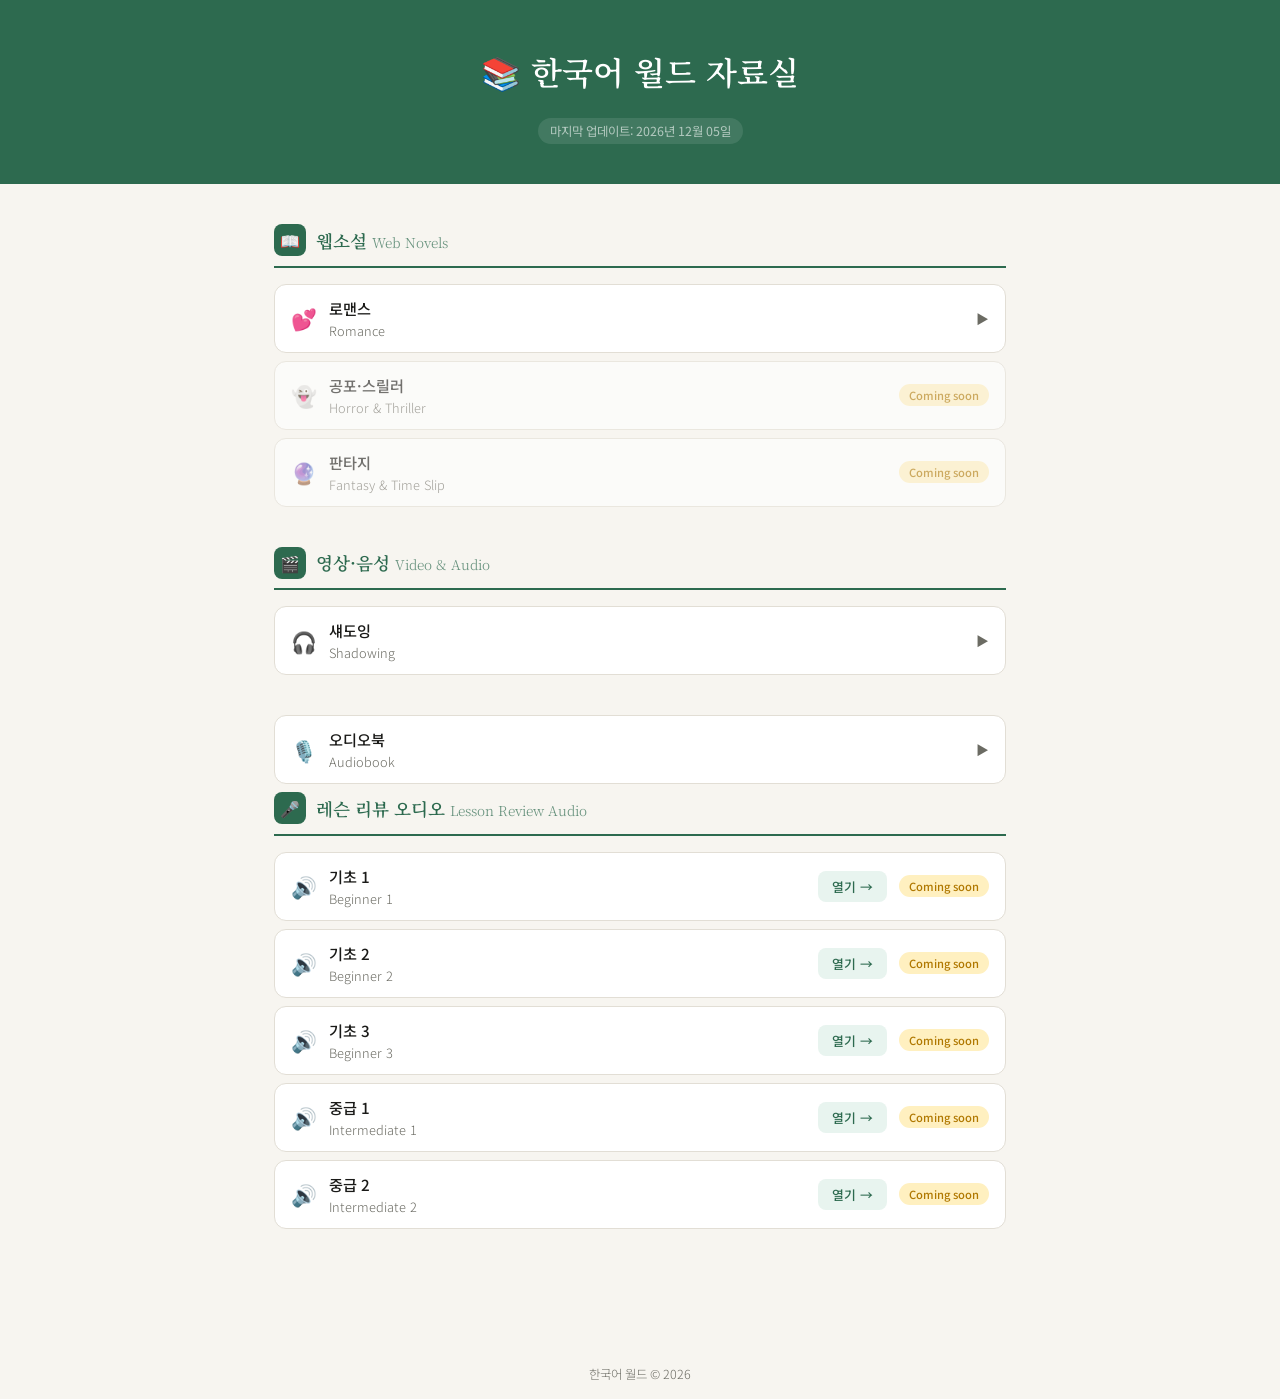
==== index.html @ 0df16934 "Remove numeric prefixes from 초급 3 card titles" ====
<!DOCTYPE html>
<html lang="ko">
<head>
<meta charset="UTF-8">
<meta name="viewport" content="width=device-width, initial-scale=1.0">
<title>한국어 월드 자료실</title>
<link href="https://fonts.googleapis.com/css2?family=Noto+Serif+KR:wght@400;600&family=Noto+Sans+KR:wght@300;400;500&display=swap" rel="stylesheet">
<style>
:root{--bg:#F7F5F0;--surface:#FFFFFF;--accent:#2D6A4F;--accent-light:#E8F4EF;--border:#E2DED5;--text:#1A1A18;--muted:#6B6B63;}
*{box-sizing:border-box;margin:0;padding:0;}
body{font-family:'Noto Sans KR',sans-serif;background:var(--bg);color:var(--text);min-height:100vh;}
header{background:var(--accent);padding:3rem 2rem 2.5rem;text-align:center;}
header h1{font-family:'Noto Serif KR',serif;font-size:2rem;font-weight:600;color:#fff;margin-bottom:0.5rem;}
.updated{display:inline-block;margin-top:1rem;font-size:0.78rem;color:rgba(255,255,255,0.6);background:rgba(255,255,255,0.1);padding:4px 12px;border-radius:99px;}
main{max-width:780px;margin:0 auto;padding:2.5rem 1.5rem 4rem;}
.section{margin-bottom:2.5rem;}
.section-header{display:flex;align-items:center;gap:10px;margin-bottom:1rem;padding-bottom:0.6rem;border-bottom:2px solid var(--accent);}
.section-icon{width:32px;height:32px;border-radius:8px;background:var(--accent);display:flex;align-items:center;justify-content:center;font-size:1rem;}
.section-title{font-family:'Noto Serif KR',serif;font-size:1.1rem;font-weight:600;color:var(--accent);flex:1;}
.card{background:var(--surface);border:1px solid var(--border);border-radius:12px;padding:12px 16px;margin-bottom:8px;display:flex;align-items:center;gap:12px;text-decoration:none;color:inherit;cursor:pointer;transition:box-shadow 0.15s,transform 0.15s;}
.card:hover{box-shadow:0 4px 16px rgba(0,0,0,0.08);transform:translateY(-1px);}
.card.sub{margin-left:20px;border-left:3px solid var(--accent-light);}
.sub-group .card.sub{margin-left:40px;}
.sub-group .sub-group .card.sub{margin-left:60px;}
.sub-group .sub-group .sub-group .card.sub{margin-left:80px;}
.card-icon{font-size:1.3rem;flex-shrink:0;}
.card-info{flex:1;}
.card-name{font-size:0.95rem;font-weight:500;color:var(--text);margin-bottom:2px;}
.card-desc{font-size:0.8rem;color:var(--muted);font-weight:300;}
.btn-open{font-size:0.8rem;font-weight:500;color:var(--accent);background:var(--accent-light);border:none;padding:6px 14px;border-radius:8px;cursor:pointer;white-space:nowrap;flex-shrink:0;text-decoration:none;transition:background 0.15s;}
.btn-open:hover{background:#C8E6D8;}
.badge-soon{font-size:0.7rem;font-weight:500;color:#B07800;background:#FFF0C0;padding:3px 10px;border-radius:99px;white-space:nowrap;flex-shrink:0;}
.chevron{font-size:0.8rem;color:var(--muted);transition:transform 0.2s;flex-shrink:0;}
.chevron.open{transform:rotate(90deg);}
.sub-group{display:none;margin-top:4px;}
.sub-group.open{display:block;}
footer{text-align:center;font-size:0.78rem;color:var(--muted);padding:2rem 0 1rem;font-weight:300;}
</style>
</head>
<body>
<header>
<h1>📚 한국어 월드 자료실</h1>
<span class="updated" id="updatedDate">마지막 업데이트: 2026년 6월</span>
</header>
<main>
<div class="section">
<div class="section-header">
<div class="section-icon">📖</div>
<span class="section-title">웹소설 <span style="font-weight:300;font-size:0.85rem;opacity:0.7;">Web Novels</span></span>
</div>
<div class="card" onclick="toggle('romance')">
<span class="card-icon">💕</span>
<div class="card-info"><div class="card-name">로맨스</div><div class="card-desc">Romance</div></div>
<span class="chevron" id="romance-chevron">▶</span>
</div>
<div class="sub-group" id="romance">
<a class="card sub" href="https://drive.google.com/drive/folders/1eUwuxVoUNl5gUFaVCn-5IqinXiaXorbH?usp=drive_link" target="_blank">
<span class="card-icon">📄</span>
<div class="card-info"><div class="card-name">우리 사이, 괜찮지 않아요</div><div class="card-desc">PDF 자료</div></div>
<span class="btn-open">열기 →</span>
</a>
</div>
<div class="card" style="opacity:0.6;cursor:default;">
<span class="card-icon">👻</span>
<div class="card-info"><div class="card-name">공포·스릴러</div><div class="card-desc">Horror & Thriller</div></div>
<span class="badge-soon">Coming soon</span>
</div>
<div class="card" style="opacity:0.6;cursor:default;">
<span class="card-icon">🔮</span>
<div class="card-info"><div class="card-name">판타지</div><div class="card-desc">Fantasy & Time Slip</div></div>
<span class="badge-soon">Coming soon</span>
</div>
</div>
<div class="section">
<div class="section-header">
<div class="section-icon">🎬</div>
<span class="section-title">영상·음성 <span style="font-weight:300;font-size:0.85rem;opacity:0.7;">Video & Audio</span></span>
</div>
<div class="card" onclick="toggle('shadowing')">
<span class="card-icon">🎧</span>
<div class="card-info"><div class="card-name">섀도잉</div><div class="card-desc">Shadowing</div></div>
<span class="chevron" id="shadowing-chevron">▶</span>
</div>
<div class="sub-group" id="shadowing">
<div class="card sub" onclick="toggle('shadowing-endings')">
<span class="card-icon">✏️</span>
<div class="card-info"><div class="card-name">문장종결어미</div><div class="card-desc">Sentence endings</div></div>
<span class="chevron" id="shadowing-endings-chevron">▶</span>
</div>
<div class="sub-group" id="shadowing-endings">
<a class="card sub" href="https://youtu.be/U3QPfe8c-So" target="_blank">
<span class="card-icon">▶️</span>
<div class="card-info"><div class="card-name">F001 먹을래?</div><div class="card-desc">Sentence ending shadowing</div></div>
<span class="btn-open">열기 →</span>
</a>
<a class="card sub" href="https://youtu.be/bosuXygZUYU" target="_blank">
<span class="card-icon">▶️</span>
<div class="card-info"><div class="card-name">F002 우리 내일 영화 볼까</div><div class="card-desc">Sentence ending shadowing</div></div>
<span class="btn-open">열기 →</span>
</a>
<a class="card sub" href="https://youtu.be/VqglPFATXxM" target="_blank">
<span class="card-icon">▶️</span>
<div class="card-info"><div class="card-name">F003 거든 / 잖아</div><div class="card-desc">반말 sentence endings</div></div>
<span class="btn-open">열기 →</span>
</a>
<a class="card sub" href="https://youtu.be/zsbY6KNjdhg" target="_blank">
<span class="card-icon">▶️</span>
<div class="card-info"><div class="card-name">F004 거든요 잖아요</div><div class="card-desc">존댓말 sentence endings</div></div>
<span class="btn-open">열기 →</span>
</a>
</div>
<div class="card sub" onclick="toggle('shadowing-structure')">
<span class="card-icon">🧱</span>
<div class="card-info"><div class="card-name">문장구조</div><div class="card-desc">Sentence structure</div></div>
<span class="chevron" id="shadowing-structure-chevron">▶</span>
</div>
<div class="sub-group" id="shadowing-structure">
<div class="card sub" onclick="toggle('shadowing-basic1')">
<span class="card-icon">1️⃣</span>
<div class="card-info"><div class="card-name">초급 1 (Basic 1)</div><div class="card-desc">Basic sentence structure</div></div>
<span class="chevron" id="shadowing-basic1-chevron">▶</span>
</div>
<div class="sub-group" id="shadowing-basic1">
<a class="card sub" href="https://youtu.be/j0WrUE7zo6c" target="_blank">
<span class="card-icon">▶️</span>
<div class="card-info"><div class="card-name">S000 제리가 한국에 있어요.</div><div class="card-desc">Sentence structure practice</div></div>
<span class="btn-open">열기 →</span>
</a>
<a class="card sub" href="https://youtu.be/YEgfIudEQ60" target="_blank">
<span class="card-icon">▶️</span>
<div class="card-info"><div class="card-name">S000-1 제리가 지금 학교에 있어요.</div><div class="card-desc">Sentence structure practice</div></div>
<span class="btn-open">열기 →</span>
</a>
<a class="card sub" href="https://youtu.be/0B-YhjdRlWI" target="_blank">
<span class="card-icon">▶️</span>
<div class="card-info"><div class="card-name">S000-2 요코도 한국에 있어요?</div><div class="card-desc">Sentence structure practice</div></div>
<span class="btn-open">열기 →</span>
</a>
<a class="card sub" href="https://youtu.be/u0ddWsLXtsU" target="_blank">
<span class="card-icon">▶️</span>
<div class="card-info"><div class="card-name">S001 제리가 사람이에요</div><div class="card-desc">Sentence structure practice</div></div>
<span class="btn-open">열기 →</span>
</a>
<a class="card sub" href="https://youtu.be/OHydusXOWWA" target="_blank">
<span class="card-icon">▶️</span>
<div class="card-info"><div class="card-name">S001-1 고릴라가 사람이 아니에요</div><div class="card-desc">Sentence structure practice</div></div>
<span class="btn-open">열기 →</span>
</a>
<a class="card sub" href="https://youtu.be/KOGGMMWlXdo" target="_blank">
<span class="card-icon">▶️</span>
<div class="card-info"><div class="card-name">S002 제리가 매일 맥도날드에 가요</div><div class="card-desc">Sentence structure practice</div></div>
<span class="btn-open">열기 →</span>
</a>
<a class="card sub" href="https://youtu.be/5er8QsD3Fzw" target="_blank">
<span class="card-icon">▶️</span>
<div class="card-info"><div class="card-name">S002-1 토요일에 일해요</div><div class="card-desc">Sentence structure practice</div></div>
<span class="btn-open">열기 →</span>
</a>
</div>
<div class="card sub" onclick="toggle('shadowing-basic2')">
<span class="card-icon">2️⃣</span>
<div class="card-info"><div class="card-name">초급 2 (Basic 2)</div><div class="card-desc">Sentence structure</div></div>
<span class="chevron" id="shadowing-basic2-chevron">▶</span>
</div>
<div class="sub-group" id="shadowing-basic2">
<a class="card sub" href="https://youtu.be/uRtQ0Xvehog" target="_blank">
<span class="card-icon">▶️</span>
<div class="card-info"><div class="card-name">벌칙이 손목을 때리는 거였어</div><div class="card-desc">Sentence structure practice</div></div>
<span class="btn-open">열기 →</span>
</a>
<a class="card sub" href="https://youtu.be/zDV5zTmAKBA" target="_blank">
<span class="card-icon">▶️</span>
<div class="card-info"><div class="card-name">벌칙이 손목을 때리는 거였어요</div><div class="card-desc">Sentence structure practice</div></div>
<span class="btn-open">열기 →</span>
</a>
<a class="card sub" href="https://youtu.be/6fgBL8GjgeQ" target="_blank">
<span class="card-icon">▶️</span>
<div class="card-info"><div class="card-name">가족들이랑 다 같이 햄버거를 시켜서 먹었어요</div><div class="card-desc">Sentence structure practice</div></div>
<span class="btn-open">열기 →</span>
</a>
<a class="card sub" href="https://youtu.be/yub5cU9E3oI" target="_blank">
<span class="card-icon">▶️</span>
<div class="card-info"><div class="card-name">가족들이랑 다 같이 햄버거를 시켜서 먹었는데 엘리스가 또 햄버거를 다 안 먹고 남긴 거야</div><div class="card-desc">Sentence structure practice</div></div>
<span class="btn-open">열기 →</span>
</a>
</div>
<div class="card sub" onclick="toggle('shadowing-basic3')">
<span class="card-icon">3️⃣</span>
<div class="card-info"><div class="card-name">초급 3 (Basic 3)</div><div class="card-desc">Sentence structure</div></div>
<span class="chevron" id="shadowing-basic3-chevron">▶</span>
</div>
<div class="sub-group" id="shadowing-basic3">
<a class="card sub" href="https://youtu.be/tPYKTtj2vcM" target="_blank">
<span class="card-icon">▶️</span>
<div class="card-info"><div class="card-name">토니가 배고프다고 빵집에 가자는 거야</div><div class="card-desc">Sentence structure practice</div></div>
<span class="btn-open">열기 →</span>
</a>
<a class="card sub" href="https://youtu.be/6C2cyqF93mY" target="_blank">
<span class="card-icon">▶️</span>
<div class="card-info"><div class="card-name">토니가 배고프다고 빵집에 가자는 거예요</div><div class="card-desc">Sentence structure practice</div></div>
<span class="btn-open">열기 →</span>
</a>
</div>
<div class="card sub" onclick="toggle('shadowing-intermediate')">
<span class="card-icon">4️⃣</span>
<div class="card-info"><div class="card-name">중급 (Intermediate)</div><div class="card-desc">Sentence structure</div></div>
<span class="chevron" id="shadowing-intermediate-chevron">▶</span>
</div>
<div class="sub-group" id="shadowing-intermediate">
<a class="card sub" href="https://youtu.be/momhd8AzhW0" target="_blank">
<span class="card-icon">▶️</span>
<div class="card-info"><div class="card-name">S000 너 요즘에 소개팅녀랑 잘 되가냐?</div><div class="card-desc">Sentence structure practice</div></div>
<span class="btn-open">열기 →</span>
</a>
</div>
</div>
</div>
</div>
<div class="card" onclick="toggle('audiobook')">
<span class="card-icon">🎙️</span>
<div class="card-info"><div class="card-name">오디오북</div><div class="card-desc">Audiobook</div></div>
<span class="chevron" id="audiobook-chevron">▶</span>
</div>
<div class="sub-group" id="audiobook">
<a class="card sub" href="https://youtu.be/Hqq2thiCE38" target="_blank">
<span class="card-icon">▶️</span>
<div class="card-info"><div class="card-name">우리 사이, 괜찮지 않아요 1-4장</div><div class="card-desc">Audiobook</div></div>
<span class="btn-open">열기 →</span>
</a>
<a class="card sub" href="https://youtu.be/zE4ozICWFpk" target="_blank">
<span class="card-icon">▶️</span>
<div class="card-info"><div class="card-name">우리 사이, 괜찮지 않아요 5-7장</div><div class="card-desc">Audiobook</div></div>
<span class="btn-open">열기 →</span>
</a>
</div>
</div>
<div class="section">
<div class="section-header">
<div class="section-icon">🎤</div>
<span class="section-title">레슨 리뷰 오디오 <span style="font-weight:300;font-size:0.85rem;opacity:0.7;">Lesson Review Audio</span></span>
</div>
<a class="card" href="https://drive.google.com/drive/folders/1rQNVgdOKLVMe5pOksyTLEEgtmIG7-XON" target="_blank">
<span class="card-icon">🔊</span>
<div class="card-info"><div class="card-name">기초 1</div><div class="card-desc">Beginner 1</div></div>
<span class="btn-open">열기 →</span>
<span class="badge-soon">Coming soon</span>
</a>
<a class="card" href="https://drive.google.com/drive/folders/12UYoJGjggJyKbAPMrz4PCRcWZrNqsPqV" target="_blank">
<span class="card-icon">🔊</span>
<div class="card-info"><div class="card-name">기초 2</div><div class="card-desc">Beginner 2</div></div>
<span class="btn-open">열기 →</span>
<span class="badge-soon">Coming soon</span>
</a>
<a class="card" href="https://drive.google.com/drive/folders/1mDTCa9TtBxeBsAvivEKrPmmCCwRETL9c" target="_blank">
<span class="card-icon">🔊</span>
<div class="card-info"><div class="card-name">기초 3</div><div class="card-desc">Beginner 3</div></div>
<span class="btn-open">열기 →</span>
<span class="badge-soon">Coming soon</span>
</a>
<a class="card" href="https://drive.google.com/drive/folders/1PmCNCc4K0_6IFxRznyMuSqqlYgjpxdXX" target="_blank">
<span class="card-icon">🔊</span>
<div class="card-info"><div class="card-name">중급 1</div><div class="card-desc">Intermediate 1</div></div>
<span class="btn-open">열기 →</span>
<span class="badge-soon">Coming soon</span>
</a>
<a class="card" href="https://drive.google.com/drive/folders/17VhGEVK3hzBdrzqfLyuGZSkqekOJ7F6k" target="_blank">
<span class="card-icon">🔊</span>
<div class="card-info"><div class="card-name">중급 2</div><div class="card-desc">Intermediate 2</div></div>
<span class="btn-open">열기 →</span>
<span class="badge-soon">Coming soon</span>
</a>
</div>
</main>
<footer>한국어 월드 © 2026</footer>
<script>
function toggle(id){
var g=document.getElementById(id);
var c=document.getElementById(id+'-chevron');
g.classList.toggle('open');
c.classList.toggle('open');
}
document.addEventListener('DOMContentLoaded', function(){
  var date = document.lastModified ? new Date(document.lastModified) : new Date();
  var year = date.getFullYear();
  var month = ('0' + (date.getMonth() + 1)).slice(-2);
  var day = ('0' + date.getDate()).slice(-2);
  var updated = document.getElementById('updatedDate');
  if(updated){
    updated.innerText = '마지막 업데이트: ' + year + '년 ' + month + '월 ' + day + '일';
  }
});
</script>
</body>
</html>
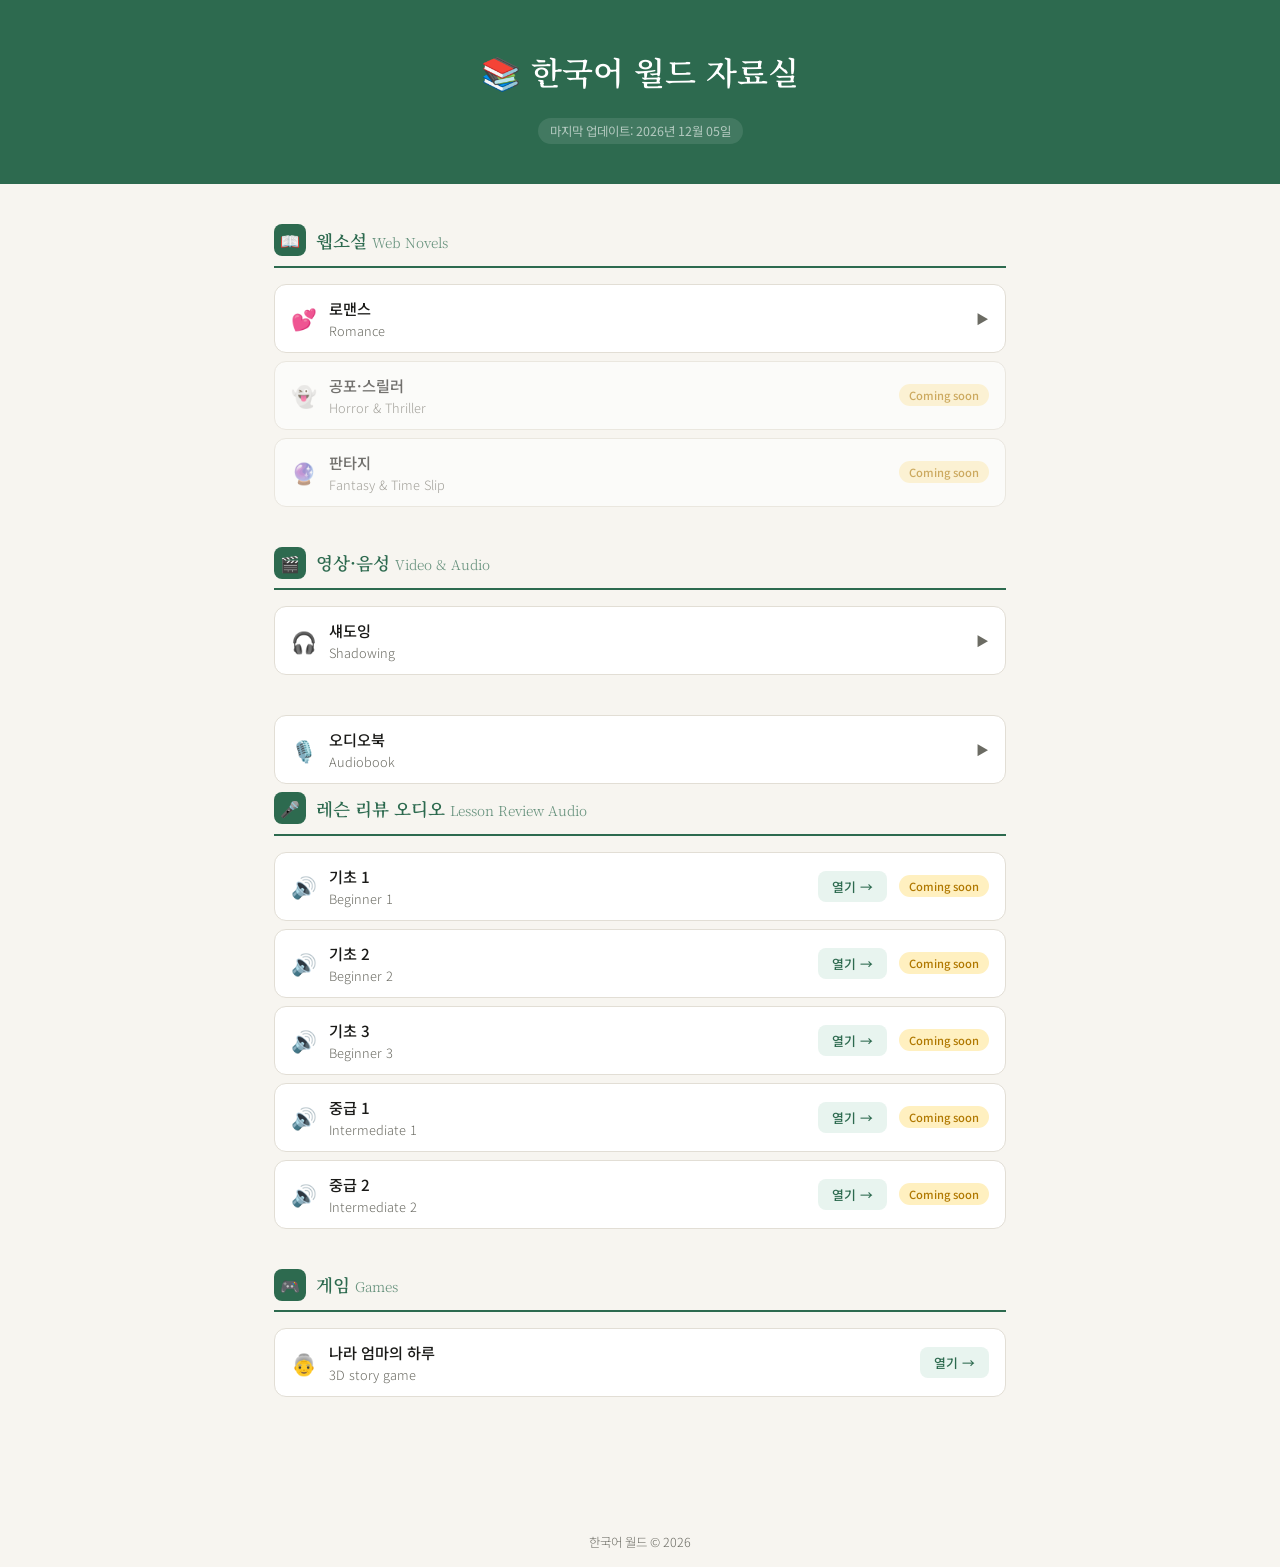
==== commit 5d6c4df5: "Add Games section with nara-mom-in-law card to main page Co-Authored-By: Claude Opus 5.5 <noreply@an" ====
--- a/index.html
+++ b/index.html
@@ -109,6 +109,18 @@
 <span class="btn-open">열기 →</span>
 </a>
 </div>
+<div class="card sub" onclick="toggle('shadowing-situation')">
+<span class="card-icon">🍽️</span>
+<div class="card-info"><div class="card-name">상황별 한국어</div><div class="card-desc">Situational Korean</div></div>
+<span class="chevron" id="shadowing-situation-chevron">▶</span>
+</div>
+<div class="sub-group" id="shadowing-situation">
+<a class="card sub" href="https://youtu.be/c2iIca8ocYs" target="_blank">
+<span class="card-icon">▶️</span>
+<div class="card-info"><div class="card-name">식당 한국어</div><div class="card-desc">Situational Korean</div></div>
+<span class="btn-open">열기 →</span>
+</a>
+</div>
 <div class="card sub" onclick="toggle('shadowing-structure')">
 <span class="card-icon">🧱</span>
 <div class="card-info"><div class="card-name">문장구조</div><div class="card-desc">Sentence structure</div></div>
@@ -183,6 +195,11 @@
 <div class="card-info"><div class="card-name">가족들이랑 다 같이 햄버거를 시켜서 먹었는데 엘리스가 또 햄버거를 다 안 먹고 남긴 거야</div><div class="card-desc">Sentence structure practice</div></div>
 <span class="btn-open">열기 →</span>
 </a>
+<a class="card sub" href="https://youtu.be/-WR5O1aksE8" target="_blank">
+<span class="card-icon">▶️</span>
+<div class="card-info"><div class="card-name">(간접화법 1) 제리가 롯데월드에 가자고 했어요</div><div class="card-desc">Sentence structure practice</div></div>
+<span class="btn-open">열기 →</span>
+</a>
 </div>
 <div class="card sub" onclick="toggle('shadowing-basic3')">
 <span class="card-icon">3️⃣</span>
@@ -268,6 +285,17 @@
 <div class="card-info"><div class="card-name">중급 2</div><div class="card-desc">Intermediate 2</div></div>
 <span class="btn-open">열기 →</span>
 <span class="badge-soon">Coming soon</span>
+</a>
+</div>
+<div class="section">
+<div class="section-header">
+<div class="section-icon">🎮</div>
+<span class="section-title">게임 <span style="font-weight:300;font-size:0.85rem;opacity:0.7;">Games</span></span>
+</div>
+<a class="card" href="games/nara-mom-in-law/">
+<span class="card-icon">👵</span>
+<div class="card-info"><div class="card-name">나라 엄마의 하루</div><div class="card-desc">3D story game</div></div>
+<span class="btn-open">열기 →</span>
 </a>
 </div>
 </main>
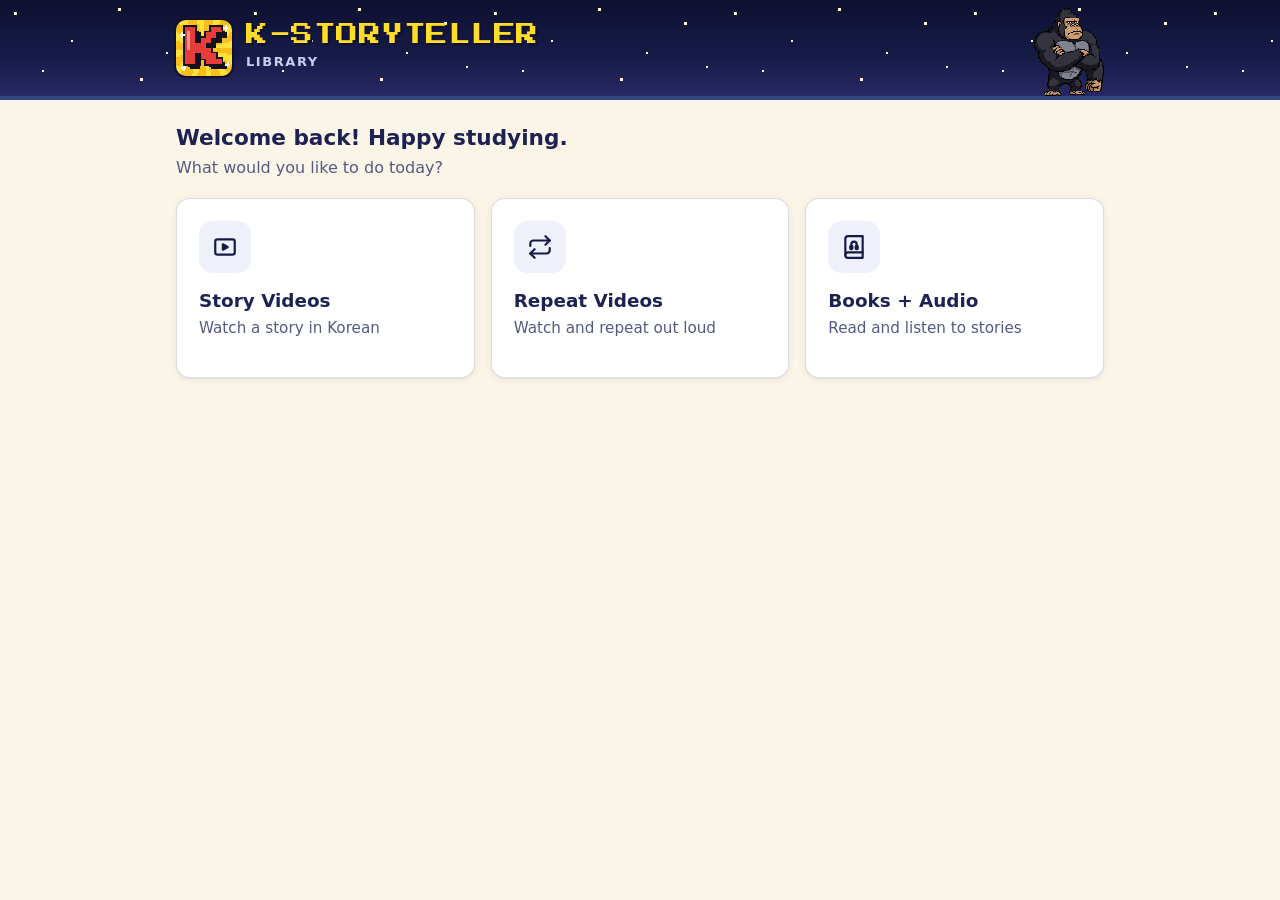
==== commit 8a08e678: "Rebuild site as K-Storyteller Library - One data file (data.js) drives everything: videos and book e" ====
--- a/index.html
+++ b/index.html
@@ -1,322 +1,28 @@
 <!DOCTYPE html>
-<html lang="ko">
+<html lang="en">
 <head>
 <meta charset="UTF-8">
 <meta name="viewport" content="width=device-width, initial-scale=1.0">
-<title>한국어 월드 자료실</title>
-<link href="https://fonts.googleapis.com/css2?family=Noto+Serif+KR:wght@400;600&family=Noto+Sans+KR:wght@300;400;500&display=swap" rel="stylesheet">
-<style>
-:root{--bg:#F7F5F0;--surface:#FFFFFF;--accent:#2D6A4F;--accent-light:#E8F4EF;--border:#E2DED5;--text:#1A1A18;--muted:#6B6B63;}
-*{box-sizing:border-box;margin:0;padding:0;}
-body{font-family:'Noto Sans KR',sans-serif;background:var(--bg);color:var(--text);min-height:100vh;}
-header{background:var(--accent);padding:3rem 2rem 2.5rem;text-align:center;}
-header h1{font-family:'Noto Serif KR',serif;font-size:2rem;font-weight:600;color:#fff;margin-bottom:0.5rem;}
-.updated{display:inline-block;margin-top:1rem;font-size:0.78rem;color:rgba(255,255,255,0.6);background:rgba(255,255,255,0.1);padding:4px 12px;border-radius:99px;}
-main{max-width:780px;margin:0 auto;padding:2.5rem 1.5rem 4rem;}
-.section{margin-bottom:2.5rem;}
-.section-header{display:flex;align-items:center;gap:10px;margin-bottom:1rem;padding-bottom:0.6rem;border-bottom:2px solid var(--accent);}
-.section-icon{width:32px;height:32px;border-radius:8px;background:var(--accent);display:flex;align-items:center;justify-content:center;font-size:1rem;}
-.section-title{font-family:'Noto Serif KR',serif;font-size:1.1rem;font-weight:600;color:var(--accent);flex:1;}
-.card{background:var(--surface);border:1px solid var(--border);border-radius:12px;padding:12px 16px;margin-bottom:8px;display:flex;align-items:center;gap:12px;text-decoration:none;color:inherit;cursor:pointer;transition:box-shadow 0.15s,transform 0.15s;}
-.card:hover{box-shadow:0 4px 16px rgba(0,0,0,0.08);transform:translateY(-1px);}
-.card.sub{margin-left:20px;border-left:3px solid var(--accent-light);}
-.sub-group .card.sub{margin-left:40px;}
-.sub-group .sub-group .card.sub{margin-left:60px;}
-.sub-group .sub-group .sub-group .card.sub{margin-left:80px;}
-.card-icon{font-size:1.3rem;flex-shrink:0;}
-.card-info{flex:1;}
-.card-name{font-size:0.95rem;font-weight:500;color:var(--text);margin-bottom:2px;}
-.card-desc{font-size:0.8rem;color:var(--muted);font-weight:300;}
-.btn-open{font-size:0.8rem;font-weight:500;color:var(--accent);background:var(--accent-light);border:none;padding:6px 14px;border-radius:8px;cursor:pointer;white-space:nowrap;flex-shrink:0;text-decoration:none;transition:background 0.15s;}
-.btn-open:hover{background:#C8E6D8;}
-.badge-soon{font-size:0.7rem;font-weight:500;color:#B07800;background:#FFF0C0;padding:3px 10px;border-radius:99px;white-space:nowrap;flex-shrink:0;}
-.chevron{font-size:0.8rem;color:var(--muted);transition:transform 0.2s;flex-shrink:0;}
-.chevron.open{transform:rotate(90deg);}
-.sub-group{display:none;margin-top:4px;}
-.sub-group.open{display:block;}
-footer{text-align:center;font-size:0.78rem;color:var(--muted);padding:2rem 0 1rem;font-weight:300;}
-</style>
+<title>K-Storyteller Library</title>
+<meta name="description" content="Videos, books and audio for K-Storyteller Korean students.">
+<link rel="icon" href="brand/logo-k.png">
+<link rel="stylesheet" href="fonts/fonts.css">
+<link rel="stylesheet" href="assets/style.css">
 </head>
 <body>
-<header>
-<h1>📚 한국어 월드 자료실</h1>
-<span class="updated" id="updatedDate">마지막 업데이트: 2026년 6월</span>
+<header class="masthead">
+  <a class="masthead-inner" href="#/" aria-label="K-Storyteller Library home">
+    <img class="masthead-logo" src="brand/logo-k.png" alt="" width="48" height="48">
+    <span class="masthead-text">
+      <span class="masthead-title">K-STORYTELLER</span>
+      <span class="masthead-sub">Library</span>
+    </span>
+    <img class="masthead-peter" src="brand/peter.png" alt="" width="208" height="262">
+  </a>
 </header>
-<main>
-<div class="section">
-<div class="section-header">
-<div class="section-icon">📖</div>
-<span class="section-title">웹소설 <span style="font-weight:300;font-size:0.85rem;opacity:0.7;">Web Novels</span></span>
-</div>
-<div class="card" onclick="toggle('romance')">
-<span class="card-icon">💕</span>
-<div class="card-info"><div class="card-name">로맨스</div><div class="card-desc">Romance</div></div>
-<span class="chevron" id="romance-chevron">▶</span>
-</div>
-<div class="sub-group" id="romance">
-<a class="card sub" href="https://drive.google.com/drive/folders/1eUwuxVoUNl5gUFaVCn-5IqinXiaXorbH?usp=drive_link" target="_blank">
-<span class="card-icon">📄</span>
-<div class="card-info"><div class="card-name">우리 사이, 괜찮지 않아요</div><div class="card-desc">PDF 자료</div></div>
-<span class="btn-open">열기 →</span>
-</a>
-</div>
-<div class="card" style="opacity:0.6;cursor:default;">
-<span class="card-icon">👻</span>
-<div class="card-info"><div class="card-name">공포·스릴러</div><div class="card-desc">Horror & Thriller</div></div>
-<span class="badge-soon">Coming soon</span>
-</div>
-<div class="card" style="opacity:0.6;cursor:default;">
-<span class="card-icon">🔮</span>
-<div class="card-info"><div class="card-name">판타지</div><div class="card-desc">Fantasy & Time Slip</div></div>
-<span class="badge-soon">Coming soon</span>
-</div>
-</div>
-<div class="section">
-<div class="section-header">
-<div class="section-icon">🎬</div>
-<span class="section-title">영상·음성 <span style="font-weight:300;font-size:0.85rem;opacity:0.7;">Video & Audio</span></span>
-</div>
-<div class="card" onclick="toggle('shadowing')">
-<span class="card-icon">🎧</span>
-<div class="card-info"><div class="card-name">섀도잉</div><div class="card-desc">Shadowing</div></div>
-<span class="chevron" id="shadowing-chevron">▶</span>
-</div>
-<div class="sub-group" id="shadowing">
-<div class="card sub" onclick="toggle('shadowing-endings')">
-<span class="card-icon">✏️</span>
-<div class="card-info"><div class="card-name">문장종결어미</div><div class="card-desc">Sentence endings</div></div>
-<span class="chevron" id="shadowing-endings-chevron">▶</span>
-</div>
-<div class="sub-group" id="shadowing-endings">
-<a class="card sub" href="https://youtu.be/U3QPfe8c-So" target="_blank">
-<span class="card-icon">▶️</span>
-<div class="card-info"><div class="card-name">F001 먹을래?</div><div class="card-desc">Sentence ending shadowing</div></div>
-<span class="btn-open">열기 →</span>
-</a>
-<a class="card sub" href="https://youtu.be/bosuXygZUYU" target="_blank">
-<span class="card-icon">▶️</span>
-<div class="card-info"><div class="card-name">F002 우리 내일 영화 볼까</div><div class="card-desc">Sentence ending shadowing</div></div>
-<span class="btn-open">열기 →</span>
-</a>
-<a class="card sub" href="https://youtu.be/VqglPFATXxM" target="_blank">
-<span class="card-icon">▶️</span>
-<div class="card-info"><div class="card-name">F003 거든 / 잖아</div><div class="card-desc">반말 sentence endings</div></div>
-<span class="btn-open">열기 →</span>
-</a>
-<a class="card sub" href="https://youtu.be/zsbY6KNjdhg" target="_blank">
-<span class="card-icon">▶️</span>
-<div class="card-info"><div class="card-name">F004 거든요 잖아요</div><div class="card-desc">존댓말 sentence endings</div></div>
-<span class="btn-open">열기 →</span>
-</a>
-</div>
-<div class="card sub" onclick="toggle('shadowing-situation')">
-<span class="card-icon">🍽️</span>
-<div class="card-info"><div class="card-name">상황별 한국어</div><div class="card-desc">Situational Korean</div></div>
-<span class="chevron" id="shadowing-situation-chevron">▶</span>
-</div>
-<div class="sub-group" id="shadowing-situation">
-<a class="card sub" href="https://youtu.be/c2iIca8ocYs" target="_blank">
-<span class="card-icon">▶️</span>
-<div class="card-info"><div class="card-name">식당 한국어</div><div class="card-desc">Situational Korean</div></div>
-<span class="btn-open">열기 →</span>
-</a>
-</div>
-<div class="card sub" onclick="toggle('shadowing-structure')">
-<span class="card-icon">🧱</span>
-<div class="card-info"><div class="card-name">문장구조</div><div class="card-desc">Sentence structure</div></div>
-<span class="chevron" id="shadowing-structure-chevron">▶</span>
-</div>
-<div class="sub-group" id="shadowing-structure">
-<div class="card sub" onclick="toggle('shadowing-basic1')">
-<span class="card-icon">1️⃣</span>
-<div class="card-info"><div class="card-name">초급 1 (Basic 1)</div><div class="card-desc">Basic sentence structure</div></div>
-<span class="chevron" id="shadowing-basic1-chevron">▶</span>
-</div>
-<div class="sub-group" id="shadowing-basic1">
-<a class="card sub" href="https://youtu.be/j0WrUE7zo6c" target="_blank">
-<span class="card-icon">▶️</span>
-<div class="card-info"><div class="card-name">S000 제리가 한국에 있어요.</div><div class="card-desc">Sentence structure practice</div></div>
-<span class="btn-open">열기 →</span>
-</a>
-<a class="card sub" href="https://youtu.be/YEgfIudEQ60" target="_blank">
-<span class="card-icon">▶️</span>
-<div class="card-info"><div class="card-name">S000-1 제리가 지금 학교에 있어요.</div><div class="card-desc">Sentence structure practice</div></div>
-<span class="btn-open">열기 →</span>
-</a>
-<a class="card sub" href="https://youtu.be/0B-YhjdRlWI" target="_blank">
-<span class="card-icon">▶️</span>
-<div class="card-info"><div class="card-name">S000-2 요코도 한국에 있어요?</div><div class="card-desc">Sentence structure practice</div></div>
-<span class="btn-open">열기 →</span>
-</a>
-<a class="card sub" href="https://youtu.be/u0ddWsLXtsU" target="_blank">
-<span class="card-icon">▶️</span>
-<div class="card-info"><div class="card-name">S001 제리가 사람이에요</div><div class="card-desc">Sentence structure practice</div></div>
-<span class="btn-open">열기 →</span>
-</a>
-<a class="card sub" href="https://youtu.be/OHydusXOWWA" target="_blank">
-<span class="card-icon">▶️</span>
-<div class="card-info"><div class="card-name">S001-1 고릴라가 사람이 아니에요</div><div class="card-desc">Sentence structure practice</div></div>
-<span class="btn-open">열기 →</span>
-</a>
-<a class="card sub" href="https://youtu.be/KOGGMMWlXdo" target="_blank">
-<span class="card-icon">▶️</span>
-<div class="card-info"><div class="card-name">S002 제리가 매일 맥도날드에 가요</div><div class="card-desc">Sentence structure practice</div></div>
-<span class="btn-open">열기 →</span>
-</a>
-<a class="card sub" href="https://youtu.be/5er8QsD3Fzw" target="_blank">
-<span class="card-icon">▶️</span>
-<div class="card-info"><div class="card-name">S002-1 토요일에 일해요</div><div class="card-desc">Sentence structure practice</div></div>
-<span class="btn-open">열기 →</span>
-</a>
-</div>
-<div class="card sub" onclick="toggle('shadowing-basic2')">
-<span class="card-icon">2️⃣</span>
-<div class="card-info"><div class="card-name">초급 2 (Basic 2)</div><div class="card-desc">Sentence structure</div></div>
-<span class="chevron" id="shadowing-basic2-chevron">▶</span>
-</div>
-<div class="sub-group" id="shadowing-basic2">
-<a class="card sub" href="https://youtu.be/uRtQ0Xvehog" target="_blank">
-<span class="card-icon">▶️</span>
-<div class="card-info"><div class="card-name">벌칙이 손목을 때리는 거였어</div><div class="card-desc">Sentence structure practice</div></div>
-<span class="btn-open">열기 →</span>
-</a>
-<a class="card sub" href="https://youtu.be/zDV5zTmAKBA" target="_blank">
-<span class="card-icon">▶️</span>
-<div class="card-info"><div class="card-name">벌칙이 손목을 때리는 거였어요</div><div class="card-desc">Sentence structure practice</div></div>
-<span class="btn-open">열기 →</span>
-</a>
-<a class="card sub" href="https://youtu.be/6fgBL8GjgeQ" target="_blank">
-<span class="card-icon">▶️</span>
-<div class="card-info"><div class="card-name">가족들이랑 다 같이 햄버거를 시켜서 먹었어요</div><div class="card-desc">Sentence structure practice</div></div>
-<span class="btn-open">열기 →</span>
-</a>
-<a class="card sub" href="https://youtu.be/yub5cU9E3oI" target="_blank">
-<span class="card-icon">▶️</span>
-<div class="card-info"><div class="card-name">가족들이랑 다 같이 햄버거를 시켜서 먹었는데 엘리스가 또 햄버거를 다 안 먹고 남긴 거야</div><div class="card-desc">Sentence structure practice</div></div>
-<span class="btn-open">열기 →</span>
-</a>
-<a class="card sub" href="https://youtu.be/-WR5O1aksE8" target="_blank">
-<span class="card-icon">▶️</span>
-<div class="card-info"><div class="card-name">(간접화법 1) 제리가 롯데월드에 가자고 했어요</div><div class="card-desc">Sentence structure practice</div></div>
-<span class="btn-open">열기 →</span>
-</a>
-</div>
-<div class="card sub" onclick="toggle('shadowing-basic3')">
-<span class="card-icon">3️⃣</span>
-<div class="card-info"><div class="card-name">초급 3 (Basic 3)</div><div class="card-desc">Sentence structure</div></div>
-<span class="chevron" id="shadowing-basic3-chevron">▶</span>
-</div>
-<div class="sub-group" id="shadowing-basic3">
-<a class="card sub" href="https://youtu.be/tPYKTtj2vcM" target="_blank">
-<span class="card-icon">▶️</span>
-<div class="card-info"><div class="card-name">토니가 배고프다고 빵집에 가자는 거야</div><div class="card-desc">Sentence structure practice</div></div>
-<span class="btn-open">열기 →</span>
-</a>
-<a class="card sub" href="https://youtu.be/6C2cyqF93mY" target="_blank">
-<span class="card-icon">▶️</span>
-<div class="card-info"><div class="card-name">토니가 배고프다고 빵집에 가자는 거예요</div><div class="card-desc">Sentence structure practice</div></div>
-<span class="btn-open">열기 →</span>
-</a>
-</div>
-<div class="card sub" onclick="toggle('shadowing-intermediate')">
-<span class="card-icon">4️⃣</span>
-<div class="card-info"><div class="card-name">중급 (Intermediate)</div><div class="card-desc">Sentence structure</div></div>
-<span class="chevron" id="shadowing-intermediate-chevron">▶</span>
-</div>
-<div class="sub-group" id="shadowing-intermediate">
-<a class="card sub" href="https://youtu.be/momhd8AzhW0" target="_blank">
-<span class="card-icon">▶️</span>
-<div class="card-info"><div class="card-name">S000 너 요즘에 소개팅녀랑 잘 되가냐?</div><div class="card-desc">Sentence structure practice</div></div>
-<span class="btn-open">열기 →</span>
-</a>
-</div>
-</div>
-</div>
-</div>
-<div class="card" onclick="toggle('audiobook')">
-<span class="card-icon">🎙️</span>
-<div class="card-info"><div class="card-name">오디오북</div><div class="card-desc">Audiobook</div></div>
-<span class="chevron" id="audiobook-chevron">▶</span>
-</div>
-<div class="sub-group" id="audiobook">
-<a class="card sub" href="https://youtu.be/Hqq2thiCE38" target="_blank">
-<span class="card-icon">▶️</span>
-<div class="card-info"><div class="card-name">우리 사이, 괜찮지 않아요 1-4장</div><div class="card-desc">Audiobook</div></div>
-<span class="btn-open">열기 →</span>
-</a>
-<a class="card sub" href="https://youtu.be/zE4ozICWFpk" target="_blank">
-<span class="card-icon">▶️</span>
-<div class="card-info"><div class="card-name">우리 사이, 괜찮지 않아요 5-7장</div><div class="card-desc">Audiobook</div></div>
-<span class="btn-open">열기 →</span>
-</a>
-</div>
-</div>
-<div class="section">
-<div class="section-header">
-<div class="section-icon">🎤</div>
-<span class="section-title">레슨 리뷰 오디오 <span style="font-weight:300;font-size:0.85rem;opacity:0.7;">Lesson Review Audio</span></span>
-</div>
-<a class="card" href="https://drive.google.com/drive/folders/1rQNVgdOKLVMe5pOksyTLEEgtmIG7-XON" target="_blank">
-<span class="card-icon">🔊</span>
-<div class="card-info"><div class="card-name">기초 1</div><div class="card-desc">Beginner 1</div></div>
-<span class="btn-open">열기 →</span>
-<span class="badge-soon">Coming soon</span>
-</a>
-<a class="card" href="https://drive.google.com/drive/folders/12UYoJGjggJyKbAPMrz4PCRcWZrNqsPqV" target="_blank">
-<span class="card-icon">🔊</span>
-<div class="card-info"><div class="card-name">기초 2</div><div class="card-desc">Beginner 2</div></div>
-<span class="btn-open">열기 →</span>
-<span class="badge-soon">Coming soon</span>
-</a>
-<a class="card" href="https://drive.google.com/drive/folders/1mDTCa9TtBxeBsAvivEKrPmmCCwRETL9c" target="_blank">
-<span class="card-icon">🔊</span>
-<div class="card-info"><div class="card-name">기초 3</div><div class="card-desc">Beginner 3</div></div>
-<span class="btn-open">열기 →</span>
-<span class="badge-soon">Coming soon</span>
-</a>
-<a class="card" href="https://drive.google.com/drive/folders/1PmCNCc4K0_6IFxRznyMuSqqlYgjpxdXX" target="_blank">
-<span class="card-icon">🔊</span>
-<div class="card-info"><div class="card-name">중급 1</div><div class="card-desc">Intermediate 1</div></div>
-<span class="btn-open">열기 →</span>
-<span class="badge-soon">Coming soon</span>
-</a>
-<a class="card" href="https://drive.google.com/drive/folders/17VhGEVK3hzBdrzqfLyuGZSkqekOJ7F6k" target="_blank">
-<span class="card-icon">🔊</span>
-<div class="card-info"><div class="card-name">중급 2</div><div class="card-desc">Intermediate 2</div></div>
-<span class="btn-open">열기 →</span>
-<span class="badge-soon">Coming soon</span>
-</a>
-</div>
-<div class="section">
-<div class="section-header">
-<div class="section-icon">🎮</div>
-<span class="section-title">게임 <span style="font-weight:300;font-size:0.85rem;opacity:0.7;">Games</span></span>
-</div>
-<a class="card" href="games/nara-mom-in-law/">
-<span class="card-icon">👵</span>
-<div class="card-info"><div class="card-name">나라 엄마의 하루</div><div class="card-desc">3D story game</div></div>
-<span class="btn-open">열기 →</span>
-</a>
-</div>
-</main>
-<footer>한국어 월드 © 2026</footer>
-<script>
-function toggle(id){
-var g=document.getElementById(id);
-var c=document.getElementById(id+'-chevron');
-g.classList.toggle('open');
-c.classList.toggle('open');
-}
-document.addEventListener('DOMContentLoaded', function(){
-  var date = document.lastModified ? new Date(document.lastModified) : new Date();
-  var year = date.getFullYear();
-  var month = ('0' + (date.getMonth() + 1)).slice(-2);
-  var day = ('0' + date.getDate()).slice(-2);
-  var updated = document.getElementById('updatedDate');
-  if(updated){
-    updated.innerText = '마지막 업데이트: ' + year + '년 ' + month + '월 ' + day + '일';
-  }
-});
-</script>
+<main id="app" class="page" tabindex="-1"></main>
+<noscript><p class="page">Please turn on JavaScript to use this library.</p></noscript>
+<script src="data.js"></script>
+<script src="assets/app.js"></script>
 </body>
 </html>
--- a/fonts/fonts.css
+++ b/fonts/fonts.css
@@ -0,0 +1,957 @@
+/* gowun-batang-[0]-700-normal */
+@font-face {
+  font-family: 'Gowun Batang';
+  font-style: normal;
+  font-display: swap;
+  font-weight: 700;
+  src: url(gowun-batang/gowun-batang-0-700-normal.woff2) format("woff2");
+  unicode-range: U+f9ca-fa0b,U+ff03-ff05,U+ff07,U+ff0a-ff0b,U+ff0d-ff19,U+ff1b,U+ff1d,U+ff20-ff5b,U+ff5d,U+ffe0-ffe3,U+ffe5-ffe6;
+}
+
+/* gowun-batang-[2]-700-normal */
+@font-face {
+  font-family: 'Gowun Batang';
+  font-style: normal;
+  font-display: swap;
+  font-weight: 700;
+  src: url(gowun-batang/gowun-batang-2-700-normal.woff2) format("woff2");
+  unicode-range: U+d723-d728,U+d72a-d733,U+d735-d748,U+d74a-d74f,U+d752-d753,U+d755-d757,U+d75a-d75f,U+d762-d764,U+d766-d768,U+d76a-d76b,U+d76d-d76f,U+d771-d787,U+d789-d78b,U+d78d-d78f,U+d791-d797,U+d79a,U+d79c,U+d79e-d7a3,U+f900-f909,U+f90b-f92e;
+}
+
+/* gowun-batang-[3]-700-normal */
+@font-face {
+  font-family: 'Gowun Batang';
+  font-style: normal;
+  font-display: swap;
+  font-weight: 700;
+  src: url(gowun-batang/gowun-batang-3-700-normal.woff2) format("woff2");
+  unicode-range: U+d679-d68b,U+d68e-d69e,U+d6a0,U+d6a2-d6a7,U+d6a9-d6c3,U+d6c6-d6c7,U+d6c9-d6cb,U+d6cd-d6d3,U+d6d5-d6d6,U+d6d8-d6e3,U+d6e5-d6e7,U+d6e9-d6fb,U+d6fd-d717,U+d719-d71f,U+d721-d722;
+}
+
+/* gowun-batang-[4]-700-normal */
+@font-face {
+  font-family: 'Gowun Batang';
+  font-style: normal;
+  font-display: swap;
+  font-weight: 700;
+  src: url(gowun-batang/gowun-batang-4-700-normal.woff2) format("woff2");
+  unicode-range: U+d5bc-d5c7,U+d5ca-d5cb,U+d5cd-d5cf,U+d5d1-d5d7,U+d5d9-d5da,U+d5dc,U+d5de-d5e3,U+d5e6-d5e7,U+d5e9-d5eb,U+d5ed-d5f6,U+d5f8,U+d5fa-d5ff,U+d602-d603,U+d605-d607,U+d609-d60f,U+d612-d613,U+d616-d61b,U+d61d-d637,U+d63a-d63b,U+d63d-d63f,U+d641-d647,U+d64a-d64c,U+d64e-d653,U+d656-d657,U+d659-d65b,U+d65d-d666,U+d668,U+d66a-d678;
+}
+
+/* gowun-batang-[5]-700-normal */
+@font-face {
+  font-family: 'Gowun Batang';
+  font-style: normal;
+  font-display: swap;
+  font-weight: 700;
+  src: url(gowun-batang/gowun-batang-5-700-normal.woff2) format("woff2");
+  unicode-range: U+d507,U+d509-d50b,U+d50d-d513,U+d515-d53b,U+d53e-d53f,U+d541-d543,U+d545-d54c,U+d54e,U+d550,U+d552-d557,U+d55a-d55b,U+d55d-d55f,U+d561-d564,U+d566-d567,U+d56a,U+d56c,U+d56e-d573,U+d576-d577,U+d579-d583,U+d585-d586,U+d58a-d5a4,U+d5a6-d5bb;
+}
+
+/* gowun-batang-[6]-700-normal */
+@font-face {
+  font-family: 'Gowun Batang';
+  font-style: normal;
+  font-display: swap;
+  font-weight: 700;
+  src: url(gowun-batang/gowun-batang-6-700-normal.woff2) format("woff2");
+  unicode-range: U+d464-d477,U+d47a-d47b,U+d47d-d47f,U+d481-d487,U+d489-d48a,U+d48c,U+d48e-d4e7,U+d4e9-d503,U+d505-d506;
+}
+
+/* gowun-batang-[7]-700-normal */
+@font-face {
+  font-family: 'Gowun Batang';
+  font-style: normal;
+  font-display: swap;
+  font-weight: 700;
+  src: url(gowun-batang/gowun-batang-7-700-normal.woff2) format("woff2");
+  unicode-range: U+d3bf-d3c7,U+d3ca-d3cf,U+d3d1-d3eb,U+d3ee-d3ef,U+d3f1-d3f3,U+d3f5-d3fb,U+d3fd-d400,U+d402-d45b,U+d45d-d463;
+}
+
+/* gowun-batang-[8]-700-normal */
+@font-face {
+  font-family: 'Gowun Batang';
+  font-style: normal;
+  font-display: swap;
+  font-weight: 700;
+  src: url(gowun-batang/gowun-batang-8-700-normal.woff2) format("woff2");
+  unicode-range: U+d2ff,U+d302-d304,U+d306-d30b,U+d30f,U+d311-d313,U+d315-d31b,U+d31e,U+d322-d324,U+d326-d327,U+d32a-d32b,U+d32d-d32f,U+d331-d337,U+d339-d33c,U+d33e-d37b,U+d37e-d37f,U+d381-d383,U+d385-d38b,U+d38e-d390,U+d392-d397,U+d39a-d39b,U+d39d-d39f,U+d3a1-d3a7,U+d3a9-d3aa,U+d3ac,U+d3ae-d3b3,U+d3b5-d3b7,U+d3b9-d3bb,U+d3bd-d3be;
+}
+
+/* gowun-batang-[9]-700-normal */
+@font-face {
+  font-family: 'Gowun Batang';
+  font-style: normal;
+  font-display: swap;
+  font-weight: 700;
+  src: url(gowun-batang/gowun-batang-9-700-normal.woff2) format("woff2");
+  unicode-range: U+d257-d27f,U+d281-d29b,U+d29d-d29f,U+d2a1-d2ab,U+d2ad-d2b7,U+d2ba-d2bb,U+d2bd-d2bf,U+d2c1-d2c7,U+d2c9-d2ef,U+d2f2-d2f3,U+d2f5-d2f7,U+d2f9-d2fe;
+}
+
+/* gowun-batang-[10]-700-normal */
+@font-face {
+  font-family: 'Gowun Batang';
+  font-style: normal;
+  font-display: swap;
+  font-weight: 700;
+  src: url(gowun-batang/gowun-batang-10-700-normal.woff2) format("woff2");
+  unicode-range: U+d1b4,U+d1b6-d1f3,U+d1f5-d22b,U+d22e-d22f,U+d231-d233,U+d235-d23b,U+d23d-d240,U+d242-d256;
+}
+
+/* gowun-batang-[11]-700-normal */
+@font-face {
+  font-family: 'Gowun Batang';
+  font-style: normal;
+  font-display: swap;
+  font-weight: 700;
+  src: url(gowun-batang/gowun-batang-11-700-normal.woff2) format("woff2");
+  unicode-range: U+d105-d12f,U+d132-d133,U+d135-d137,U+d139-d13f,U+d141-d142,U+d144,U+d146-d14b,U+d14e-d14f,U+d151-d153,U+d155-d15b,U+d15e-d187,U+d189-d19f,U+d1a2-d1a3,U+d1a5-d1a7,U+d1a9-d1af,U+d1b2-d1b3;
+}
+
+/* gowun-batang-[12]-700-normal */
+@font-face {
+  font-family: 'Gowun Batang';
+  font-style: normal;
+  font-display: swap;
+  font-weight: 700;
+  src: url(gowun-batang/gowun-batang-12-700-normal.woff2) format("woff2");
+  unicode-range: U+d04b-d04f,U+d051-d057,U+d059-d06b,U+d06d-d06f,U+d071-d073,U+d075-d07b,U+d07e-d0a3,U+d0a6-d0a7,U+d0a9-d0ab,U+d0ad-d0b3,U+d0b6,U+d0b8,U+d0ba-d0bf,U+d0c2-d0c3,U+d0c5-d0c7,U+d0c9-d0cf,U+d0d2,U+d0d6-d0db,U+d0de-d0df,U+d0e1-d0e3,U+d0e5-d0eb,U+d0ee-d0f0,U+d0f2-d104;
+}
+
+/* gowun-batang-[13]-700-normal */
+@font-face {
+  font-family: 'Gowun Batang';
+  font-style: normal;
+  font-display: swap;
+  font-weight: 700;
+  src: url(gowun-batang/gowun-batang-13-700-normal.woff2) format("woff2");
+  unicode-range: U+cfa2-cfc3,U+cfc5-cfdf,U+cfe2-cfe3,U+cfe5-cfe7,U+cfe9-cff4,U+cff6-cffb,U+cffd-cfff,U+d001-d003,U+d005-d017,U+d019-d033,U+d036-d037,U+d039-d03b,U+d03d-d04a;
+}
+
+/* gowun-batang-[14]-700-normal */
+@font-face {
+  font-family: 'Gowun Batang';
+  font-style: normal;
+  font-display: swap;
+  font-weight: 700;
+  src: url(gowun-batang/gowun-batang-14-700-normal.woff2) format("woff2");
+  unicode-range: U+cef0-cef3,U+cef6,U+cef9-ceff,U+cf01-cf03,U+cf05-cf07,U+cf09-cf0f,U+cf11-cf12,U+cf14-cf1b,U+cf1d-cf1f,U+cf21-cf2f,U+cf31-cf53,U+cf56-cf57,U+cf59-cf5b,U+cf5d-cf63,U+cf66,U+cf68,U+cf6a-cf6f,U+cf71-cf84,U+cf86-cf8b,U+cf8d-cfa1;
+}
+
+/* gowun-batang-[15]-700-normal */
+@font-face {
+  font-family: 'Gowun Batang';
+  font-style: normal;
+  font-display: swap;
+  font-weight: 700;
+  src: url(gowun-batang/gowun-batang-15-700-normal.woff2) format("woff2");
+  unicode-range: U+ce3c-ce57,U+ce5a-ce5b,U+ce5d-ce5f,U+ce61-ce67,U+ce6a,U+ce6c,U+ce6e-ce73,U+ce76-ce77,U+ce79-ce7b,U+ce7d-ce83,U+ce85-ce88,U+ce8a-ce8f,U+ce91-ce93,U+ce95-ce97,U+ce99-ce9f,U+cea2,U+cea4-ceab,U+cead-cee3,U+cee6-cee7,U+cee9-ceeb,U+ceed-ceef;
+}
+
+/* gowun-batang-[16]-700-normal */
+@font-face {
+  font-family: 'Gowun Batang';
+  font-style: normal;
+  font-display: swap;
+  font-weight: 700;
+  src: url(gowun-batang/gowun-batang-16-700-normal.woff2) format("woff2");
+  unicode-range: U+cd92-cd93,U+cd96-cd97,U+cd99-cd9b,U+cd9d-cda3,U+cda6-cda8,U+cdaa-cdaf,U+cdb1-cdc3,U+cdc5-cdcb,U+cdcd-cde7,U+cde9-ce03,U+ce05-ce1f,U+ce22-ce34,U+ce36-ce3b;
+}
+
+/* gowun-batang-[17]-700-normal */
+@font-face {
+  font-family: 'Gowun Batang';
+  font-style: normal;
+  font-display: swap;
+  font-weight: 700;
+  src: url(gowun-batang/gowun-batang-17-700-normal.woff2) format("woff2");
+  unicode-range: U+ccef-cd07,U+cd0a-cd0b,U+cd0d-cd1a,U+cd1c,U+cd1e-cd2b,U+cd2d-cd5b,U+cd5d-cd77,U+cd79-cd91;
+}
+
+/* gowun-batang-[18]-700-normal */
+@font-face {
+  font-family: 'Gowun Batang';
+  font-style: normal;
+  font-display: swap;
+  font-weight: 700;
+  src: url(gowun-batang/gowun-batang-18-700-normal.woff2) format("woff2");
+  unicode-range: U+cc3f-cc43,U+cc46-cc47,U+cc49-cc4b,U+cc4d-cc53,U+cc55-cc58,U+cc5a-cc5f,U+cc61-cc97,U+cc9a-cc9b,U+cc9d-cc9f,U+cca1-cca7,U+ccaa,U+ccac,U+ccae-ccb3,U+ccb6-ccb7,U+ccb9-ccbb,U+ccbd-cccf,U+ccd1-cce3,U+cce5-ccee;
+}
+
+/* gowun-batang-[19]-700-normal */
+@font-face {
+  font-family: 'Gowun Batang';
+  font-style: normal;
+  font-display: swap;
+  font-weight: 700;
+  src: url(gowun-batang/gowun-batang-19-700-normal.woff2) format("woff2");
+  unicode-range: U+cb91-cbd3,U+cbd5-cbe3,U+cbe5-cc0b,U+cc0e-cc0f,U+cc11-cc13,U+cc15-cc1b,U+cc1d-cc20,U+cc23-cc27,U+cc2a-cc2b,U+cc2d,U+cc2f,U+cc31-cc37,U+cc3a,U+cc3c;
+}
+
+/* gowun-batang-[20]-700-normal */
+@font-face {
+  font-family: 'Gowun Batang';
+  font-style: normal;
+  font-display: swap;
+  font-weight: 700;
+  src: url(gowun-batang/gowun-batang-20-700-normal.woff2) format("woff2");
+  unicode-range: U+caf4-cb47,U+cb4a-cb90;
+}
+
+/* gowun-batang-[21]-700-normal */
+@font-face {
+  font-family: 'Gowun Batang';
+  font-style: normal;
+  font-display: swap;
+  font-weight: 700;
+  src: url(gowun-batang/gowun-batang-21-700-normal.woff2) format("woff2");
+  unicode-range: U+ca4a-ca4b,U+ca4e-ca4f,U+ca51-ca53,U+ca55-ca5b,U+ca5d-ca60,U+ca62-ca83,U+ca85-cabb,U+cabe-cabf,U+cac1-cac3,U+cac5-cacb,U+cacd-cad0,U+cad2,U+cad4-cad8,U+cada-caf3;
+}
+
+/* gowun-batang-[22]-700-normal */
+@font-face {
+  font-family: 'Gowun Batang';
+  font-style: normal;
+  font-display: swap;
+  font-weight: 700;
+  src: url(gowun-batang/gowun-batang-22-700-normal.woff2) format("woff2");
+  unicode-range: U+c996-c997,U+c99a-c99c,U+c99e-c9bf,U+c9c2-c9c3,U+c9c5-c9c7,U+c9c9-c9cf,U+c9d2,U+c9d4,U+c9d7-c9d8,U+c9db,U+c9de-c9df,U+c9e1-c9e3,U+c9e5-c9e6,U+c9e8-c9eb,U+c9ee-c9f0,U+c9f2-c9f7,U+c9f9-ca0b,U+ca0d-ca28,U+ca2a-ca49;
+}
+
+/* gowun-batang-[23]-700-normal */
+@font-face {
+  font-family: 'Gowun Batang';
+  font-style: normal;
+  font-display: swap;
+  font-weight: 700;
+  src: url(gowun-batang/gowun-batang-23-700-normal.woff2) format("woff2");
+  unicode-range: U+c8e9-c8f4,U+c8f6-c8fb,U+c8fe-c8ff,U+c901-c903,U+c905-c90b,U+c90e-c910,U+c912-c917,U+c919-c92b,U+c92d-c94f,U+c951-c953,U+c955-c96b,U+c96d-c973,U+c975-c987,U+c98a-c98b,U+c98d-c98f,U+c991-c995;
+}
+
+/* gowun-batang-[24]-700-normal */
+@font-face {
+  font-family: 'Gowun Batang';
+  font-style: normal;
+  font-display: swap;
+  font-weight: 700;
+  src: url(gowun-batang/gowun-batang-24-700-normal.woff2) format("woff2");
+  unicode-range: U+c841-c84b,U+c84d-c86f,U+c872-c873,U+c875-c877,U+c879-c87f,U+c882-c884,U+c887-c88a,U+c88d-c8c3,U+c8c5-c8df,U+c8e1-c8e8;
+}
+
+/* gowun-batang-[25]-700-normal */
+@font-face {
+  font-family: 'Gowun Batang';
+  font-style: normal;
+  font-display: swap;
+  font-weight: 700;
+  src: url(gowun-batang/gowun-batang-25-700-normal.woff2) format("woff2");
+  unicode-range: U+c779-c77b,U+c77e-c782,U+c786,U+c78b,U+c78d,U+c78f,U+c792-c793,U+c795,U+c797,U+c799-c79f,U+c7a2,U+c7a7-c7ab,U+c7ae-c7bb,U+c7bd-c7c0,U+c7c2-c7c7,U+c7c9-c7dc,U+c7de-c7ff,U+c802-c803,U+c805-c807,U+c809,U+c80b-c80f,U+c812,U+c814,U+c817-c81b,U+c81e-c81f,U+c821-c823,U+c825-c82e,U+c830-c837,U+c839-c83b,U+c83d-c840;
+}
+
+/* gowun-batang-[26]-700-normal */
+@font-face {
+  font-family: 'Gowun Batang';
+  font-style: normal;
+  font-display: swap;
+  font-weight: 700;
+  src: url(gowun-batang/gowun-batang-26-700-normal.woff2) format("woff2");
+  unicode-range: U+c6bb-c6bf,U+c6c2,U+c6c4,U+c6c6-c6cb,U+c6ce-c6cf,U+c6d1-c6d3,U+c6d5-c6db,U+c6dd-c6df,U+c6e1-c6e7,U+c6e9-c6eb,U+c6ed-c6ef,U+c6f1-c6f8,U+c6fa-c703,U+c705-c707,U+c709-c70b,U+c70d-c716,U+c718,U+c71a-c71f,U+c722-c723,U+c725-c727,U+c729-c734,U+c736-c73b,U+c73e-c73f,U+c741-c743,U+c745-c74b,U+c74e-c750,U+c752-c757,U+c759-c773,U+c776-c777;
+}
+
+/* gowun-batang-[27]-700-normal */
+@font-face {
+  font-family: 'Gowun Batang';
+  font-style: normal;
+  font-display: swap;
+  font-weight: 700;
+  src: url(gowun-batang/gowun-batang-27-700-normal.woff2) format("woff2");
+  unicode-range: U+c5f5-c5fb,U+c5fe,U+c602-c605,U+c607,U+c609-c60f,U+c611-c61a,U+c61c-c623,U+c626-c627,U+c629-c62b,U+c62d,U+c62f-c632,U+c636,U+c638,U+c63a-c63f,U+c642-c643,U+c645-c647,U+c649-c652,U+c656-c65b,U+c65d-c65f,U+c661-c663,U+c665-c677,U+c679-c67b,U+c67d-c693,U+c696-c697,U+c699-c69b,U+c69d-c6a3,U+c6a6,U+c6a8,U+c6aa-c6af,U+c6b2-c6b3,U+c6b5-c6b7,U+c6b9-c6ba;
+}
+
+/* gowun-batang-[28]-700-normal */
+@font-face {
+  font-family: 'Gowun Batang';
+  font-style: normal;
+  font-display: swap;
+  font-weight: 700;
+  src: url(gowun-batang/gowun-batang-28-700-normal.woff2) format("woff2");
+  unicode-range: U+c517-c527,U+c52a-c52b,U+c52d-c52f,U+c531-c538,U+c53a,U+c53c,U+c53e-c543,U+c546-c547,U+c54b,U+c54d-c552,U+c556,U+c55a-c55b,U+c55d,U+c55f,U+c562-c563,U+c565-c567,U+c569-c56f,U+c572,U+c574,U+c576-c57b,U+c57e-c57f,U+c581-c583,U+c585-c586,U+c588-c58b,U+c58e,U+c590,U+c592-c596,U+c599-c5b3,U+c5b6-c5b7,U+c5ba,U+c5be-c5c3,U+c5ca-c5cb,U+c5cd,U+c5cf,U+c5d2-c5d3,U+c5d5-c5d7,U+c5d9-c5df,U+c5e1-c5e2,U+c5e4,U+c5e6-c5eb,U+c5ef,U+c5f1-c5f3;
+}
+
+/* gowun-batang-[29]-700-normal */
+@font-face {
+  font-family: 'Gowun Batang';
+  font-style: normal;
+  font-display: swap;
+  font-weight: 700;
+  src: url(gowun-batang/gowun-batang-29-700-normal.woff2) format("woff2");
+  unicode-range: U+c475-c4ef,U+c4f2-c4f3,U+c4f5-c4f7,U+c4f9-c4ff,U+c502-c50b,U+c50d-c516;
+}
+
+/* gowun-batang-[30]-700-normal */
+@font-face {
+  font-family: 'Gowun Batang';
+  font-style: normal;
+  font-display: swap;
+  font-weight: 700;
+  src: url(gowun-batang/gowun-batang-30-700-normal.woff2) format("woff2");
+  unicode-range: U+c3d0-c3d7,U+c3da-c3db,U+c3dd-c3de,U+c3e1-c3ec,U+c3ee-c3f3,U+c3f5-c42b,U+c42d-c463,U+c466-c474;
+}
+
+/* gowun-batang-[31]-700-normal */
+@font-face {
+  font-family: 'Gowun Batang';
+  font-style: normal;
+  font-display: swap;
+  font-weight: 700;
+  src: url(gowun-batang/gowun-batang-31-700-normal.woff2) format("woff2");
+  unicode-range: U+c32b-c367,U+c36a-c36b,U+c36d-c36f,U+c371-c377,U+c37a-c37b,U+c37e-c383,U+c385-c387,U+c389-c3cf;
+}
+
+/* gowun-batang-[32]-700-normal */
+@font-face {
+  font-family: 'Gowun Batang';
+  font-style: normal;
+  font-display: swap;
+  font-weight: 700;
+  src: url(gowun-batang/gowun-batang-32-700-normal.woff2) format("woff2");
+  unicode-range: U+c26a-c26b,U+c26d-c26f,U+c271-c273,U+c275-c27b,U+c27e-c287,U+c289-c28f,U+c291-c297,U+c299-c29a,U+c29c-c2a3,U+c2a5-c2a7,U+c2a9-c2ab,U+c2ad-c2b3,U+c2b6,U+c2b8,U+c2ba-c2bb,U+c2bd-c2db,U+c2de-c2df,U+c2e1-c2e2,U+c2e5-c2ea,U+c2ee,U+c2f0,U+c2f2-c2f5,U+c2f7,U+c2fa-c2fb,U+c2fd-c2ff,U+c301-c307,U+c309-c30c,U+c30e-c312,U+c315-c323,U+c325-c328,U+c32a;
+}
+
+/* gowun-batang-[33]-700-normal */
+@font-face {
+  font-family: 'Gowun Batang';
+  font-style: normal;
+  font-display: swap;
+  font-weight: 700;
+  src: url(gowun-batang/gowun-batang-33-700-normal.woff2) format("woff2");
+  unicode-range: U+c1bc-c1c3,U+c1c5-c1df,U+c1e1-c1fb,U+c1fd-c203,U+c205-c20c,U+c20e,U+c210-c217,U+c21a-c21b,U+c21d-c21e,U+c221-c227,U+c229-c22a,U+c22c,U+c22e,U+c230,U+c233-c24f,U+c251-c257,U+c259-c269;
+}
+
+/* gowun-batang-[34]-700-normal */
+@font-face {
+  font-family: 'Gowun Batang';
+  font-style: normal;
+  font-display: swap;
+  font-weight: 700;
+  src: url(gowun-batang/gowun-batang-34-700-normal.woff2) format("woff2");
+  unicode-range: U+c101-c11b,U+c11f,U+c121-c123,U+c125-c12b,U+c12e,U+c132-c137,U+c13a-c13b,U+c13d-c13f,U+c141-c147,U+c14a,U+c14c-c153,U+c155-c157,U+c159-c15b,U+c15d-c166,U+c169-c16f,U+c171-c177,U+c179-c18b,U+c18e-c18f,U+c191-c193,U+c195-c19b,U+c19d-c19e,U+c1a0,U+c1a2-c1a4,U+c1a6-c1bb;
+}
+
+/* gowun-batang-[35]-700-normal */
+@font-face {
+  font-family: 'Gowun Batang';
+  font-style: normal;
+  font-display: swap;
+  font-weight: 700;
+  src: url(gowun-batang/gowun-batang-35-700-normal.woff2) format("woff2");
+  unicode-range: U+c049-c057,U+c059-c05b,U+c05d-c05f,U+c061-c067,U+c069-c08f,U+c091-c0ab,U+c0ae-c0af,U+c0b1-c0b3,U+c0b5,U+c0b7-c0bb,U+c0be,U+c0c2-c0c7,U+c0ca-c0cb,U+c0cd-c0cf,U+c0d1-c0d7,U+c0d9-c0da,U+c0dc,U+c0de-c0e3,U+c0e5-c0eb,U+c0ed-c0f3,U+c0f6,U+c0f8,U+c0fa-c0ff;
+}
+
+/* gowun-batang-[36]-700-normal */
+@font-face {
+  font-family: 'Gowun Batang';
+  font-style: normal;
+  font-display: swap;
+  font-weight: 700;
+  src: url(gowun-batang/gowun-batang-36-700-normal.woff2) format("woff2");
+  unicode-range: U+bfa7-bfaf,U+bfb1-bfc4,U+bfc6-bfcb,U+bfce-bfcf,U+bfd1-bfd3,U+bfd5-bfdb,U+bfdd-c048;
+}
+
+/* gowun-batang-[37]-700-normal */
+@font-face {
+  font-family: 'Gowun Batang';
+  font-style: normal;
+  font-display: swap;
+  font-weight: 700;
+  src: url(gowun-batang/gowun-batang-37-700-normal.woff2) format("woff2");
+  unicode-range: U+bf07,U+bf09-bf3f,U+bf41-bf4f,U+bf52-bf54,U+bf56-bfa6;
+}
+
+/* gowun-batang-[38]-700-normal */
+@font-face {
+  font-family: 'Gowun Batang';
+  font-style: normal;
+  font-display: swap;
+  font-weight: 700;
+  src: url(gowun-batang/gowun-batang-38-700-normal.woff2) format("woff2");
+  unicode-range: U+be56,U+be58,U+be5c-be5f,U+be62-be63,U+be65-be67,U+be69-be74,U+be76-be7b,U+be7e-be7f,U+be81-be8e,U+be90,U+be92-bea7,U+bea9-becf,U+bed2-bed3,U+bed5-bed6,U+bed9-bee3,U+bee6-bf06;
+}
+
+/* gowun-batang-[39]-700-normal */
+@font-face {
+  font-family: 'Gowun Batang';
+  font-style: normal;
+  font-display: swap;
+  font-weight: 700;
+  src: url(gowun-batang/gowun-batang-39-700-normal.woff2) format("woff2");
+  unicode-range: U+bdb0-bdd3,U+bdd5-bdef,U+bdf1-be0b,U+be0d-be0f,U+be11-be13,U+be15-be43,U+be46-be47,U+be49-be4b,U+be4d-be53;
+}
+
+/* gowun-batang-[40]-700-normal */
+@font-face {
+  font-family: 'Gowun Batang';
+  font-style: normal;
+  font-display: swap;
+  font-weight: 700;
+  src: url(gowun-batang/gowun-batang-40-700-normal.woff2) format("woff2");
+  unicode-range: U+bd03,U+bd06,U+bd08,U+bd0a-bd0f,U+bd11-bd22,U+bd25-bd47,U+bd49-bd58,U+bd5a-bd7f,U+bd82-bd83,U+bd85-bd87,U+bd8a-bd8f,U+bd91-bd92,U+bd94,U+bd96-bd98,U+bd9a-bdaf;
+}
+
+/* gowun-batang-[41]-700-normal */
+@font-face {
+  font-family: 'Gowun Batang';
+  font-style: normal;
+  font-display: swap;
+  font-weight: 700;
+  src: url(gowun-batang/gowun-batang-41-700-normal.woff2) format("woff2");
+  unicode-range: U+bc4e-bc83,U+bc86-bc87,U+bc89-bc8b,U+bc8d-bc93,U+bc96,U+bc98,U+bc9b-bc9f,U+bca2-bca3,U+bca5-bca7,U+bca9-bcb2,U+bcb4-bcbb,U+bcbe-bcbf,U+bcc1-bcc3,U+bcc5-bccc,U+bcce-bcd0,U+bcd2-bcd4,U+bcd6-bcf3,U+bcf7,U+bcf9-bcfb,U+bcfd-bd02;
+}
+
+/* gowun-batang-[42]-700-normal */
+@font-face {
+  font-family: 'Gowun Batang';
+  font-style: normal;
+  font-display: swap;
+  font-weight: 700;
+  src: url(gowun-batang/gowun-batang-42-700-normal.woff2) format("woff2");
+  unicode-range: U+bb90-bba3,U+bba5-bbab,U+bbad-bbbf,U+bbc1-bbf7,U+bbfa-bbfb,U+bbfd-bbfe,U+bc01-bc07,U+bc09-bc0a,U+bc0e,U+bc10,U+bc12-bc13,U+bc17,U+bc19-bc1a,U+bc1e,U+bc20-bc23,U+bc26,U+bc28,U+bc2a-bc2c,U+bc2e-bc2f,U+bc32-bc33,U+bc35-bc37,U+bc39-bc3f,U+bc41-bc42,U+bc44,U+bc46-bc48,U+bc4a-bc4d;
+}
+
+/* gowun-batang-[43]-700-normal */
+@font-face {
+  font-family: 'Gowun Batang';
+  font-style: normal;
+  font-display: swap;
+  font-weight: 700;
+  src: url(gowun-batang/gowun-batang-43-700-normal.woff2) format("woff2");
+  unicode-range: U+bae6-bafb,U+bafd-bb17,U+bb19-bb33,U+bb37,U+bb39-bb3a,U+bb3d-bb43,U+bb45-bb46,U+bb48,U+bb4a-bb4f,U+bb51-bb53,U+bb55-bb57,U+bb59-bb62,U+bb64-bb8f;
+}
+
+/* gowun-batang-[44]-700-normal */
+@font-face {
+  font-family: 'Gowun Batang';
+  font-style: normal;
+  font-display: swap;
+  font-weight: 700;
+  src: url(gowun-batang/gowun-batang-44-700-normal.woff2) format("woff2");
+  unicode-range: U+ba30-ba37,U+ba3a-ba3b,U+ba3d-ba3f,U+ba41-ba47,U+ba49-ba4a,U+ba4c,U+ba4e-ba53,U+ba56-ba57,U+ba59-ba5b,U+ba5d-ba63,U+ba65-ba66,U+ba68-ba6f,U+ba71-ba73,U+ba75-ba77,U+ba79-ba84,U+ba86,U+ba88-baa7,U+baaa,U+baad-baaf,U+bab1-bab7,U+baba,U+babc,U+babe-bae5;
+}
+
+/* gowun-batang-[45]-700-normal */
+@font-face {
+  font-family: 'Gowun Batang';
+  font-style: normal;
+  font-display: swap;
+  font-weight: 700;
+  src: url(gowun-batang/gowun-batang-45-700-normal.woff2) format("woff2");
+  unicode-range: U+b96e-b973,U+b976-b977,U+b979-b97b,U+b97d-b983,U+b986,U+b988,U+b98a-b98d,U+b98f-b9ab,U+b9ae-b9af,U+b9b1-b9b3,U+b9b5-b9bb,U+b9be,U+b9c0,U+b9c2-b9c7,U+b9ca-b9cb,U+b9cd,U+b9d2-b9d7,U+b9da,U+b9dc,U+b9df-b9e0,U+b9e2,U+b9e6-b9e7,U+b9e9-b9f3,U+b9f6,U+b9f8,U+b9fb-ba2f;
+}
+
+/* gowun-batang-[46]-700-normal */
+@font-face {
+  font-family: 'Gowun Batang';
+  font-style: normal;
+  font-display: swap;
+  font-weight: 700;
+  src: url(gowun-batang/gowun-batang-46-700-normal.woff2) format("woff2");
+  unicode-range: U+b8bf-b8cb,U+b8cd-b8e0,U+b8e2-b8e7,U+b8ea-b8eb,U+b8ed-b8ef,U+b8f1-b8f7,U+b8fa,U+b8fc,U+b8fe-b903,U+b905-b917,U+b919-b91f,U+b921-b93b,U+b93d-b957,U+b95a-b95b,U+b95d-b95f,U+b961-b967,U+b969-b96c;
+}
+
+/* gowun-batang-[47]-700-normal */
+@font-face {
+  font-family: 'Gowun Batang';
+  font-style: normal;
+  font-display: swap;
+  font-weight: 700;
+  src: url(gowun-batang/gowun-batang-47-700-normal.woff2) format("woff2");
+  unicode-range: U+b80d-b80f,U+b811-b817,U+b81a,U+b81c-b823,U+b826-b827,U+b829-b82b,U+b82d-b833,U+b836,U+b83a-b83f,U+b841-b85b,U+b85e-b85f,U+b861-b863,U+b865-b86b,U+b86e,U+b870,U+b872-b8af,U+b8b1-b8be;
+}
+
+/* gowun-batang-[48]-700-normal */
+@font-face {
+  font-family: 'Gowun Batang';
+  font-style: normal;
+  font-display: swap;
+  font-weight: 700;
+  src: url(gowun-batang/gowun-batang-48-700-normal.woff2) format("woff2");
+  unicode-range: U+b74d-b75f,U+b761-b763,U+b765-b774,U+b776-b77b,U+b77e-b77f,U+b781-b783,U+b785-b78b,U+b78e,U+b792-b796,U+b79a-b79b,U+b79d-b7a7,U+b7aa,U+b7ae-b7b3,U+b7b6-b7c8,U+b7ca-b7eb,U+b7ee-b7ef,U+b7f1-b7f3,U+b7f5-b7fb,U+b7fe,U+b802-b806,U+b80a-b80b;
+}
+
+/* gowun-batang-[49]-700-normal */
+@font-face {
+  font-family: 'Gowun Batang';
+  font-style: normal;
+  font-display: swap;
+  font-weight: 700;
+  src: url(gowun-batang/gowun-batang-49-700-normal.woff2) format("woff2");
+  unicode-range: U+b6a7-b6aa,U+b6ac-b6b0,U+b6b2-b6ef,U+b6f1-b727,U+b72a-b72b,U+b72d-b72e,U+b731-b737,U+b739-b73a,U+b73c-b743,U+b745-b74c;
+}
+
+/* gowun-batang-[50]-700-normal */
+@font-face {
+  font-family: 'Gowun Batang';
+  font-style: normal;
+  font-display: swap;
+  font-weight: 700;
+  src: url(gowun-batang/gowun-batang-50-700-normal.woff2) format("woff2");
+  unicode-range: U+b605-b60f,U+b612-b617,U+b619-b624,U+b626-b69b,U+b69e-b6a3,U+b6a5-b6a6;
+}
+
+/* gowun-batang-[51]-700-normal */
+@font-face {
+  font-family: 'Gowun Batang';
+  font-style: normal;
+  font-display: swap;
+  font-weight: 700;
+  src: url(gowun-batang/gowun-batang-51-700-normal.woff2) format("woff2");
+  unicode-range: U+b55f,U+b562-b583,U+b585-b59f,U+b5a2-b5a3,U+b5a5-b5a7,U+b5a9-b5b2,U+b5b5-b5ba,U+b5bd-b604;
+}
+
+/* gowun-batang-[52]-700-normal */
+@font-face {
+  font-family: 'Gowun Batang';
+  font-style: normal;
+  font-display: swap;
+  font-weight: 700;
+  src: url(gowun-batang/gowun-batang-52-700-normal.woff2) format("woff2");
+  unicode-range: U+b4a5-b4b6,U+b4b8-b4bf,U+b4c1-b4c7,U+b4c9-b4db,U+b4de-b4df,U+b4e1-b4e2,U+b4e5-b4eb,U+b4ee,U+b4f0,U+b4f2-b513,U+b516-b517,U+b519-b51a,U+b51d-b523,U+b526,U+b528,U+b52b-b52f,U+b532-b533,U+b535-b537,U+b539-b53f,U+b541-b544,U+b546-b54b,U+b54d-b54f,U+b551-b55b,U+b55d-b55e;
+}
+
+/* gowun-batang-[53]-700-normal */
+@font-face {
+  font-family: 'Gowun Batang';
+  font-style: normal;
+  font-display: swap;
+  font-weight: 700;
+  src: url(gowun-batang/gowun-batang-53-700-normal.woff2) format("woff2");
+  unicode-range: U+b3f8-b3fb,U+b3fd-b40f,U+b411-b417,U+b419-b41b,U+b41d-b41f,U+b421-b427,U+b42a-b42b,U+b42d-b44f,U+b452-b453,U+b455-b457,U+b459-b45f,U+b462-b464,U+b466-b46b,U+b46d-b47f,U+b481-b4a3;
+}
+
+/* gowun-batang-[54]-700-normal */
+@font-face {
+  font-family: 'Gowun Batang';
+  font-style: normal;
+  font-display: swap;
+  font-weight: 700;
+  src: url(gowun-batang/gowun-batang-54-700-normal.woff2) format("woff2");
+  unicode-range: U+b342-b353,U+b356-b357,U+b359-b35b,U+b35d-b35e,U+b360-b363,U+b366,U+b368,U+b36a-b36d,U+b36f,U+b372-b373,U+b375-b377,U+b379-b37f,U+b381-b382,U+b384,U+b386-b38b,U+b38d-b3c3,U+b3c6-b3c7,U+b3c9-b3ca,U+b3cd-b3d3,U+b3d6,U+b3d8,U+b3da-b3f7;
+}
+
+/* gowun-batang-[55]-700-normal */
+@font-face {
+  font-family: 'Gowun Batang';
+  font-style: normal;
+  font-display: swap;
+  font-weight: 700;
+  src: url(gowun-batang/gowun-batang-55-700-normal.woff2) format("woff2");
+  unicode-range: U+b27c-b283,U+b285-b28f,U+b292-b293,U+b295-b297,U+b29a-b29f,U+b2a1-b2a4,U+b2a7-b2a9,U+b2ab,U+b2ad-b2c7,U+b2ca-b2cb,U+b2cd-b2cf,U+b2d1-b2d7,U+b2da,U+b2dc,U+b2de-b2e3,U+b2e7,U+b2e9-b2ea,U+b2ef-b2f3,U+b2f6,U+b2f8,U+b2fa-b2fb,U+b2fd-b2fe,U+b302-b303,U+b305-b307,U+b309-b30f,U+b312,U+b316-b31b,U+b31d-b341;
+}
+
+/* gowun-batang-[56]-700-normal */
+@font-face {
+  font-family: 'Gowun Batang';
+  font-style: normal;
+  font-display: swap;
+  font-weight: 700;
+  src: url(gowun-batang/gowun-batang-56-700-normal.woff2) format("woff2");
+  unicode-range: U+b1d6-b1e7,U+b1e9-b1fc,U+b1fe-b203,U+b206-b207,U+b209-b20b,U+b20d-b213,U+b216-b21f,U+b221-b257,U+b259-b273,U+b275-b27b;
+}
+
+/* gowun-batang-[57]-700-normal */
+@font-face {
+  font-family: 'Gowun Batang';
+  font-style: normal;
+  font-display: swap;
+  font-weight: 700;
+  src: url(gowun-batang/gowun-batang-57-700-normal.woff2) format("woff2");
+  unicode-range: U+b120-b122,U+b126-b127,U+b129-b12b,U+b12d-b133,U+b136,U+b138,U+b13a-b13f,U+b142-b143,U+b145-b14f,U+b151-b153,U+b156-b157,U+b159-b177,U+b17a-b17b,U+b17d-b17f,U+b181-b187,U+b189-b18c,U+b18e-b191,U+b195-b1a7,U+b1a9-b1cb,U+b1cd-b1d5;
+}
+
+/* gowun-batang-[58]-700-normal */
+@font-face {
+  font-family: 'Gowun Batang';
+  font-style: normal;
+  font-display: swap;
+  font-weight: 700;
+  src: url(gowun-batang/gowun-batang-58-700-normal.woff2) format("woff2");
+  unicode-range: U+b05f-b07b,U+b07e-b07f,U+b081-b083,U+b085-b08b,U+b08d-b097,U+b09b,U+b09d-b09f,U+b0a2-b0a7,U+b0aa,U+b0b0,U+b0b2,U+b0b6-b0b7,U+b0b9-b0bb,U+b0bd-b0c3,U+b0c6-b0c7,U+b0ca-b0cf,U+b0d1-b0df,U+b0e1-b0e4,U+b0e6-b107,U+b10a-b10b,U+b10d-b10f,U+b111-b112,U+b114-b117,U+b119-b11a,U+b11c-b11f;
+}
+
+/* gowun-batang-[59]-700-normal */
+@font-face {
+  font-family: 'Gowun Batang';
+  font-style: normal;
+  font-display: swap;
+  font-weight: 700;
+  src: url(gowun-batang/gowun-batang-59-700-normal.woff2) format("woff2");
+  unicode-range: U+afac-afb7,U+afba-afbb,U+afbd-afbf,U+afc1-afc6,U+afca-afcc,U+afce-afd3,U+afd5-afe7,U+afe9-afef,U+aff1-b00b,U+b00d-b00f,U+b011-b013,U+b015-b01b,U+b01d-b027,U+b029-b043,U+b045-b047,U+b049,U+b04b,U+b04d-b052,U+b055-b056,U+b058-b05c,U+b05e;
+}
+
+/* gowun-batang-[60]-700-normal */
+@font-face {
+  font-family: 'Gowun Batang';
+  font-style: normal;
+  font-display: swap;
+  font-weight: 700;
+  src: url(gowun-batang/gowun-batang-60-700-normal.woff2) format("woff2");
+  unicode-range: U+af03-af07,U+af09-af2b,U+af2e-af33,U+af35-af3b,U+af3e-af40,U+af44-af47,U+af4a-af5c,U+af5e-af63,U+af65-af7f,U+af81-afab;
+}
+
+/* gowun-batang-[61]-700-normal */
+@font-face {
+  font-family: 'Gowun Batang';
+  font-style: normal;
+  font-display: swap;
+  font-weight: 700;
+  src: url(gowun-batang/gowun-batang-61-700-normal.woff2) format("woff2");
+  unicode-range: U+ae56-ae5b,U+ae5e-ae60,U+ae62-ae64,U+ae66-ae67,U+ae69-ae6b,U+ae6d-ae83,U+ae85-aebb,U+aebf,U+aec1-aec3,U+aec5-aecb,U+aece,U+aed0,U+aed2-aed7,U+aed9-aef3,U+aef5-af02;
+}
+
+/* gowun-batang-[62]-700-normal */
+@font-face {
+  font-family: 'Gowun Batang';
+  font-style: normal;
+  font-display: swap;
+  font-weight: 700;
+  src: url(gowun-batang/gowun-batang-62-700-normal.woff2) format("woff2");
+  unicode-range: U+ad9c-ada3,U+ada5-adbf,U+adc1-adc3,U+adc5-adc7,U+adc9-add2,U+add4-addb,U+addd-addf,U+ade1-ade3,U+ade5-adf7,U+adfa-adfb,U+adfd-adff,U+ae02-ae07,U+ae0a,U+ae0c,U+ae0e-ae13,U+ae15-ae2f,U+ae31-ae33,U+ae35-ae37,U+ae39-ae3f,U+ae42,U+ae44,U+ae46-ae49,U+ae4b,U+ae4f,U+ae51-ae53,U+ae55;
+}
+
+/* gowun-batang-[63]-700-normal */
+@font-face {
+  font-family: 'Gowun Batang';
+  font-style: normal;
+  font-display: swap;
+  font-weight: 700;
+  src: url(gowun-batang/gowun-batang-63-700-normal.woff2) format("woff2");
+  unicode-range: U+ace2-ace3,U+ace5-ace6,U+ace9-acef,U+acf2,U+acf4,U+acf7-acfb,U+acfe-acff,U+ad01-ad03,U+ad05-ad0b,U+ad0d-ad10,U+ad12-ad1b,U+ad1d-ad33,U+ad35-ad48,U+ad4a-ad4f,U+ad51-ad6b,U+ad6e-ad6f,U+ad71-ad72,U+ad77-ad7c,U+ad7e,U+ad80,U+ad82-ad87,U+ad89-ad8b,U+ad8d-ad8f,U+ad91-ad9b;
+}
+
+/* gowun-batang-[64]-700-normal */
+@font-face {
+  font-family: 'Gowun Batang';
+  font-style: normal;
+  font-display: swap;
+  font-weight: 700;
+  src: url(gowun-batang/gowun-batang-64-700-normal.woff2) format("woff2");
+  unicode-range: U+ac25-ac2c,U+ac2e,U+ac30,U+ac32-ac37,U+ac39-ac3f,U+ac41-ac4c,U+ac4e-ac6f,U+ac72-ac73,U+ac75-ac76,U+ac79-ac7f,U+ac82,U+ac84-ac88,U+ac8a-ac8b,U+ac8d-ac8f,U+ac91-ac93,U+ac95-ac9b,U+ac9d-ac9e,U+aca1-aca7,U+acab,U+acad-acaf,U+acb1-acb7,U+acba-acbb,U+acbe-acc0,U+acc2-acc3,U+acc5-acdf;
+}
+
+/* gowun-batang-[65]-700-normal */
+@font-face {
+  font-family: 'Gowun Batang';
+  font-style: normal;
+  font-display: swap;
+  font-weight: 700;
+  src: url(gowun-batang/gowun-batang-65-700-normal.woff2) format("woff2");
+  unicode-range: U+99df,U+99ed,U+99f1,U+99ff,U+9a01,U+9a08,U+9a0e-9a0f,U+9a19,U+9a2b,U+9a30,U+9a36-9a37,U+9a40,U+9a43,U+9a45,U+9a4d,U+9a55,U+9a57,U+9a5a-9a5b,U+9a5f,U+9a62,U+9a65,U+9a69-9a6a,U+9aa8,U+9ab8,U+9ad3,U+9ae5,U+9aee,U+9b1a,U+9b27,U+9b2a,U+9b31,U+9b3c,U+9b41-9b45,U+9b4f,U+9b54,U+9b5a,U+9b6f,U+9b8e,U+9b91,U+9b9f,U+9bab,U+9bae,U+9bc9,U+9bd6,U+9be4,U+9be8,U+9c0d,U+9c10,U+9c12,U+9c15,U+9c25,U+9c32,U+9c3b,U+9c47,U+9c49,U+9c57,U+9ce5,U+9ce7,U+9ce9,U+9cf3-9cf4,U+9cf6,U+9d09,U+9d1b,U+9d26,U+9d28,U+9d3b,U+9d51,U+9d5d,U+9d60-9d61,U+9d6c,U+9d72,U+9da9,U+9daf,U+9db4,U+9dc4,U+9dd7,U+9df2,U+9df8-9dfa,U+9e1a,U+9e1e,U+9e75,U+9e79,U+9e7d,U+9e7f,U+9e92-9e93,U+9e97,U+9e9d,U+9e9f,U+9ea5,U+9eb4-9eb5,U+9ebb,U+9ebe,U+9ec3,U+9ecd-9ece,U+9ed4,U+9ed8,U+9edb-9edc,U+9ede,U+9ee8,U+9ef4,U+9f07-9f08,U+9f0e,U+9f13,U+9f20,U+9f3b,U+9f4a-9f4b,U+9f4e,U+9f52,U+9f5f,U+9f61,U+9f67,U+9f6a,U+9f6c,U+9f77,U+9f8d,U+9f90,U+9f95,U+9f9c,U+ac02-ac03,U+ac05-ac06,U+ac09-ac0f,U+ac17-ac18,U+ac1b,U+ac1e-ac1f,U+ac21-ac23;
+}
+
+/* gowun-batang-[93]-700-normal */
+@font-face {
+  font-family: 'Gowun Batang';
+  font-style: normal;
+  font-display: swap;
+  font-weight: 700;
+  src: url(gowun-batang/gowun-batang-93-700-normal.woff2) format("woff2");
+  unicode-range: U+338c-339c,U+339f-33a0,U+33a2-33cb,U+33cf-33d0,U+33d3,U+33d6,U+33d8,U+33db-33dd,U+4e01,U+4e03,U+4e07-4e08,U+4e11,U+4e14-4e15,U+4e18-4e19,U+4e1e,U+4e32,U+4e38-4e39,U+4e42-4e43,U+4e45,U+4e4d-4e4f,U+4e56,U+4e58-4e59,U+4e5d-4e5e,U+4e6b,U+4e6d,U+4e73,U+4e76-4e77,U+4e7e,U+4e82,U+4e86,U+4e88,U+4e8e,U+4e90-4e92,U+4e94-4e95,U+4e98,U+4e9b,U+4e9e,U+4ea1-4ea2,U+4ea4-4ea6,U+4ea8,U+4eab,U+4ead-4eae,U+4eb6,U+4ec0-4ec1,U+4ec4,U+4ec7,U+4ecb,U+4ecd,U+4ed4-4ed5,U+4ed7-4ed9,U+4edd,U+4edf,U+4ee4,U+4ef0,U+4ef2,U+4ef6-4ef7,U+4efb,U+4f01,U+4f09,U+4f0b,U+4f0d-4f11,U+4f2f,U+4f34,U+4f36,U+4f38,U+4f3a,U+4f3c-4f3d;
+}
+
+/* gowun-batang-[94]-700-normal */
+@font-face {
+  font-family: 'Gowun Batang';
+  font-style: normal;
+  font-display: swap;
+  font-weight: 700;
+  src: url(gowun-batang/gowun-batang-94-700-normal.woff2) format("woff2");
+  unicode-range: U+3136,U+3138,U+313a-3140,U+3143-3144,U+3150,U+3152,U+3154-3156,U+3158-315b,U+315d-315f,U+3162,U+3164-318c,U+318e,U+3200-321b,U+3231,U+3239,U+3251-325a,U+3260-327b,U+327e-327f,U+328a-3290,U+3294,U+329e,U+32a5,U+3380-3384,U+3388-338b;
+}
+
+/* gowun-batang-[95]-700-normal */
+@font-face {
+  font-family: 'Gowun Batang';
+  font-style: normal;
+  font-display: swap;
+  font-weight: 700;
+  src: url(gowun-batang/gowun-batang-95-700-normal.woff2) format("woff2");
+  unicode-range: U+2f7d,U+2f7f-2f8b,U+2f8e-2f90,U+2f92-2f97,U+2f99-2fa0,U+2fa2-2fa3,U+2fa5-2fa9,U+2fac-2fb1,U+2fb3-2fbc,U+2fc1-2fca,U+2fcd-2fd4,U+3003,U+3012-3019,U+301c,U+301e-3020,U+3036,U+3041,U+3043,U+3045,U+3047,U+3049,U+304e,U+3050,U+3052,U+3056,U+305a,U+305c,U+305e,U+3062,U+3065,U+306c,U+3070-307d,U+3080,U+3085,U+3087,U+308e,U+3090-3091,U+30a1,U+30a5,U+30a9,U+30ae,U+30b1-30b2,U+30b4,U+30b6,U+30bc-30be,U+30c2,U+30c5,U+30cc,U+30d2,U+30d4,U+30d8-30dd,U+30e4,U+30e6,U+30e8,U+30ee,U+30f0-30f2,U+30f4-30f6,U+3133,U+3135;
+}
+
+/* gowun-batang-[96]-700-normal */
+@font-face {
+  font-family: 'Gowun Batang';
+  font-style: normal;
+  font-display: swap;
+  font-weight: 700;
+  src: url(gowun-batang/gowun-batang-96-700-normal.woff2) format("woff2");
+  unicode-range: U+2541-254b,U+25a4-25a9,U+25b1,U+25b5,U+25b9,U+25bf,U+25c1,U+25c3,U+25c9-25ca,U+25cc,U+25ce,U+25d0-25d1,U+25e6,U+25ef,U+260f,U+261d,U+261f,U+262f,U+2660,U+2664,U+2667-2669,U+266d,U+266f,U+2716,U+271a,U+273d,U+2756,U+2776-277f,U+278a-2793,U+2963,U+2965,U+2ac5-2ac6,U+2acb-2acc,U+2f00,U+2f04,U+2f06,U+2f08,U+2f0a-2f0b,U+2f11-2f12,U+2f14,U+2f17-2f18,U+2f1c-2f1d,U+2f1f-2f20,U+2f23-2f26,U+2f28-2f29,U+2f2b,U+2f2d,U+2f2f-2f32,U+2f38,U+2f3c-2f40,U+2f42-2f4c,U+2f4f-2f52,U+2f54-2f58,U+2f5a-2f66,U+2f69-2f70,U+2f72-2f76,U+2f78,U+2f7a-2f7c;
+}
+
+/* gowun-batang-[97]-700-normal */
+@font-face {
+  font-family: 'Gowun Batang';
+  font-style: normal;
+  font-display: swap;
+  font-weight: 700;
+  src: url(gowun-batang/gowun-batang-97-700-normal.woff2) format("woff2");
+  unicode-range: U+2479-2487,U+249c-24d1,U+24d3-24d7,U+24d9-24e9,U+24eb-24f4,U+2500-2501,U+2503,U+250c-2513,U+2515-2516,U+2518-2540;
+}
+
+/* gowun-batang-[98]-700-normal */
+@font-face {
+  font-family: 'Gowun Batang';
+  font-style: normal;
+  font-display: swap;
+  font-weight: 700;
+  src: url(gowun-batang/gowun-batang-98-700-normal.woff2) format("woff2");
+  unicode-range: U+215b-215e,U+2162-2169,U+2170-2179,U+2195-2199,U+21b0-21b4,U+21bc,U+21c0,U+21c4-21c5,U+21cd,U+21cf-21d4,U+21e0-21e3,U+21e6-21e9,U+2200,U+2202-2203,U+2206-2209,U+220b-220c,U+220f,U+2211,U+2213,U+221a,U+221d-2220,U+2222,U+2225-2227,U+2229-222c,U+222e,U+2234-2237,U+223d,U+2243,U+2245,U+2248,U+2250-2253,U+225a,U+2260-2262,U+2264-2267,U+226a-226b,U+226e-2273,U+2276-2277,U+2279-227b,U+2280-2287,U+228a-228b,U+2295-2297,U+22a3-22a5,U+22bb-22bc,U+22ce-22cf,U+22da-22db,U+22ee-22ef,U+2306,U+2312,U+2314,U+2467-2478;
+}
+
+/* gowun-batang-[99]-700-normal */
+@font-face {
+  font-family: 'Gowun Batang';
+  font-style: normal;
+  font-display: swap;
+  font-weight: 700;
+  src: url(gowun-batang/gowun-batang-99-700-normal.woff2) format("woff2");
+  unicode-range: U+81-82,U+84,U+a2-a5,U+a7-a8,U+aa,U+ac-ad,U+b1-b3,U+b6,U+b8-ba,U+bc-be,U+c0,U+c2,U+c6-cb,U+ce-d0,U+d4,U+d8-d9,U+db-dc,U+de-df,U+e6,U+eb,U+ee-f0,U+f4,U+f7-f9,U+fb,U+fe-ff,U+111,U+126-127,U+132-133,U+138,U+13f-142,U+149-14b,U+152-153,U+166-167,U+2bc,U+2c7,U+2d0,U+2d8-2d9,U+2db-2dd,U+391-394,U+396-3a1,U+3a3-3a9,U+3b2-3b6,U+3b8,U+3bc,U+3be-3c1,U+3c3-3c9,U+2010,U+2015-2016,U+2018-2019,U+201b,U+201f-2021,U+2025,U+2030,U+2033-2036,U+203c,U+203e,U+2042,U+2074,U+207a-207f,U+2081-2084,U+2109,U+2113,U+2116,U+2121,U+2126,U+212b,U+2153-2154;
+}
+
+/* gowun-batang-[100]-700-normal */
+@font-face {
+  font-family: 'Gowun Batang';
+  font-style: normal;
+  font-display: swap;
+  font-weight: 700;
+  src: url(gowun-batang/gowun-batang-100-700-normal.woff2) format("woff2");
+  unicode-range: U+e8,U+2da,U+2160,U+2194,U+3054,U+3058,U+306d,U+3086,U+308d,U+30ac,U+30bb,U+30c4,U+30cd-30ce,U+30e2,U+3132,U+3146,U+3149,U+339d,U+4e3b,U+4f0a,U+4fdd,U+4fe1,U+5409,U+540c,U+5834,U+592a-592b,U+5b9a,U+5dde,U+5e0c,U+5e73,U+5f0f,U+60f3,U+653f,U+661f,U+662f,U+667a,U+683c,U+6b4c,U+6c11,U+767c,U+76ee,U+76f4,U+77f3,U+79d1,U+7a7a,U+7b2c,U+7d22,U+8207,U+8a00,U+8a71,U+9280,U+9580,U+958b,U+96c6,U+9762,U+98df,U+9ed1,U+ac2d,U+adc8,U+add3,U+af48,U+b014,U+b134-b135,U+b158,U+b2aa,U+b35f,U+b6a4,U+b9cf,U+bb63,U+bd23,U+be91,U+c29b,U+c3f4,U+c42c,U+c55c,U+c573,U+c58f,U+c78c,U+c7dd,U+c8f5,U+cad1,U+cc48,U+cf10,U+cf20,U+d03c,U+d07d,U+d2a0,U+d30e,U+d38d,U+d3a8,U+d3c8,U+d5e5,U+d5f9,U+d6e4,U+f90a,U+ff02,U+ff1c;
+}
+
+/* gowun-batang-[101]-700-normal */
+@font-face {
+  font-family: 'Gowun Batang';
+  font-style: normal;
+  font-display: swap;
+  font-weight: 700;
+  src: url(gowun-batang/gowun-batang-101-700-normal.woff2) format("woff2");
+  unicode-range: U+3b1,U+2466,U+25a1,U+25a3,U+261c,U+3008-3009,U+305b,U+305d,U+3069,U+30a7,U+30ba,U+30cf,U+30ef,U+3151,U+3157,U+4e4b,U+4e5f,U+4e8c,U+4eca,U+4ed6,U+4f5b,U+50cf,U+5149,U+5165,U+5171,U+5229,U+529b,U+5316,U+539f,U+53f2,U+571f,U+5728,U+58eb,U+591c,U+5b78,U+5c11,U+5c55,U+5ddd,U+5e02,U+5fb7,U+60c5,U+610f,U+611f,U+6625,U+66f8,U+6797,U+679c,U+682a,U+6d2a,U+706b,U+7406,U+767b,U+76f8,U+77e5,U+7acb,U+898b,U+8a69,U+8def,U+8fd1,U+901a,U+90e8,U+91cd,U+975e,U+ae14,U+ae6c,U+aec0,U+afc7,U+afc9,U+b01c,U+b028,U+b308,U+b311,U+b314,U+b31c,U+b524,U+b560,U+b764,U+b920,U+b9e3,U+bd48,U+be7d,U+c0db,U+c231,U+c270,U+c2e3,U+c37d,U+c3ed,U+c530,U+c6a5,U+c6dc,U+c7a4,U+c954,U+c974,U+d000,U+d565,U+d667,U+d6c5,U+d79d,U+ff1e;
+}
+
+/* gowun-batang-[102]-700-normal */
+@font-face {
+  font-family: 'Gowun Batang';
+  font-style: normal;
+  font-display: swap;
+  font-weight: 700;
+  src: url(gowun-batang/gowun-batang-102-700-normal.woff2) format("woff2");
+  unicode-range: U+131,U+2032,U+2465,U+2642,U+3048,U+3051,U+3083-3084,U+308f,U+30c0,U+30d1,U+30d3,U+30d6,U+30df,U+30e7,U+3153,U+4e16,U+4e8b,U+4ee5,U+5206,U+52a0,U+52d5,U+53e4,U+53ef,U+54c1,U+57ce,U+597d,U+5b8c,U+5ea6,U+5f8c,U+5f97,U+6210,U+6240,U+624b,U+6728,U+6bd4,U+7236,U+7269,U+7279,U+738b,U+7528,U+7530,U+767e,U+798f,U+8005,U+8a18,U+90fd,U+91cc,U+9577,U+9593,U+98a8,U+ac20,U+acf6,U+ad90,U+af5d,U+af80,U+afcd,U+aff0,U+b0a1,U+b0b5,U+b1fd,U+b2fc,U+b380,U+b51b,U+b584,U+b5b3,U+b8fd,U+b93c,U+b9f4,U+bb44,U+bc08,U+bc27,U+bc49,U+be55,U+be64,U+bfb0,U+bfc5,U+c178,U+c21f,U+c314,U+c4f1,U+c58d,U+c664,U+c698,U+c6a7,U+c6c1,U+c9ed,U+cac0,U+cacc,U+cad9,U+ccb5,U+cdcc,U+d0e4,U+d143,U+d320,U+d330,U+d54d,U+ff06,U+ff1f,U+ff5e;
+}
+
+/* gowun-batang-[103]-700-normal */
+@font-face {
+  font-family: 'Gowun Batang';
+  font-style: normal;
+  font-display: swap;
+  font-weight: 700;
+  src: url(gowun-batang/gowun-batang-103-700-normal.woff2) format("woff2");
+  unicode-range: U+b4,U+20a9,U+20ac,U+2190,U+24d8,U+2502,U+2514,U+2592,U+25c7-25c8,U+2663,U+3060,U+3064,U+3081,U+3088,U+30a3,U+30a6,U+30aa,U+30b5,U+30c7,U+30ca-30cb,U+30d0,U+30e3,U+30e5,U+339e,U+4e09,U+4eac,U+4f5c,U+5167-5168,U+516c,U+51fa,U+5408,U+540d,U+591a,U+5b57,U+6211,U+65b9,U+660e,U+6642,U+6700,U+6b63,U+6e2f,U+7063,U+7532,U+793e,U+81ea,U+8272,U+82b1,U+897f,U+8eca,U+91ce,U+ac38,U+ad76,U+ae84,U+aecc,U+b07d,U+b0b1,U+b215,U+b2a0,U+b310,U+b3d7,U+b52a,U+b618,U+b775,U+b797,U+bcd5,U+bd59,U+be80,U+bea8,U+bed1,U+bee4-bee5,U+c060,U+c2ef,U+c329,U+c3dc,U+c597,U+c5bd,U+c5e5,U+c69c,U+c9d6,U+ca29,U+ca5c,U+ca84,U+cc39,U+cc3b,U+ce89,U+cee5,U+cf65,U+cf85,U+d058,U+d145,U+d22d,U+d325,U+d37d,U+d3ad,U+d769,U+ff0c;
+}
+
+/* gowun-batang-[104]-700-normal */
+@font-face {
+  font-family: 'Gowun Batang';
+  font-style: normal;
+  font-display: swap;
+  font-weight: 700;
+  src: url(gowun-batang/gowun-batang-104-700-normal.woff2) format("woff2");
+  unicode-range: U+2161,U+2228,U+2299,U+2464,U+2517,U+2640,U+3042,U+304a,U+3053,U+3061,U+307f,U+3082,U+308c,U+3092,U+30a8,U+30ab,U+30ad,U+30b0,U+30b3,U+30b7,U+30c1,U+30c6,U+30c9,U+30d5,U+30d7,U+30de,U+30e0-30e1,U+30ec-30ed,U+4e0b,U+4e0d,U+4ee3,U+53f0,U+548c,U+5b89,U+5bb6,U+5c0f,U+611b,U+6771,U+6aa2,U+6bcd,U+6c34,U+6cd5,U+6d77,U+767d,U+795e,U+8ecd,U+9999,U+9ad8,U+ac07,U+ac1a,U+ac40,U+ad0c,U+ad88,U+ada4,U+ae01,U+ae65,U+aebd,U+aec4,U+afe8,U+b139,U+b205,U+b383,U+b38c,U+b42c,U+b461,U+b55c,U+b78f,U+b8fb,U+b9f7,U+bafc,U+bc99,U+bed8,U+bfcd,U+c0bf,U+c0f9,U+c167,U+c204,U+c20f,U+c22f,U+c258,U+c298,U+c2bc,U+c388,U+c501,U+c50c,U+c5b9,U+c5ce,U+c641,U+c648,U+c73d,U+ca50,U+ca61,U+cc4c,U+ceac,U+d0d4,U+d5f7,U+d6d7,U+ff1a;
+}
+
+/* gowun-batang-[105]-700-normal */
+@font-face {
+  font-family: 'Gowun Batang';
+  font-style: normal;
+  font-display: swap;
+  font-weight: 700;
+  src: url(gowun-batang/gowun-batang-105-700-normal.woff2) format("woff2");
+  unicode-range: U+2103,U+2463,U+25c6,U+25cb,U+266c,U+3001,U+300a,U+3046,U+304c-304d,U+304f,U+3055,U+3059,U+3063,U+3066-3068,U+306f,U+3089,U+30b8,U+30bf,U+314f,U+4e0a,U+570b,U+5730,U+5916,U+5929,U+5c71,U+5e74,U+5fc3,U+601d,U+6027,U+63d0,U+6709,U+6734,U+751f,U+7684,U+82f1,U+9053,U+91d1,U+97f3,U+ac2f,U+ac4d,U+adc4,U+ade4,U+ae41,U+ae4d-ae4e,U+aed1,U+afb9,U+b0e0,U+b299,U+b365,U+b46c,U+b480,U+b4c8,U+b7b4,U+b819,U+b918,U+baab,U+bab9,U+be8f,U+bed7,U+c0ec,U+c19f,U+c1a5,U+c3d9,U+c464,U+c53d,U+c553,U+c570,U+c5cc,U+c633,U+c6a4,U+c7a3,U+c7a6,U+c886,U+c9d9-c9da,U+c9ec,U+ca0c,U+cc21,U+cd1b,U+cd78,U+cdc4,U+cef8,U+cfe4,U+d0a5,U+d0b5,U+d0ec,U+d15d,U+d188,U+d23c,U+d2ac,U+d729,U+d79b,U+ff01,U+ff08-ff09,U+ff5c;
+}
+
+/* gowun-batang-[106]-700-normal */
+@font-face {
+  font-family: 'Gowun Batang';
+  font-style: normal;
+  font-display: swap;
+  font-weight: 700;
+  src: url(gowun-batang/gowun-batang-106-700-normal.woff2) format("woff2");
+  unicode-range: U+2039-203a,U+223c,U+25b3,U+25b7,U+25bd,U+25cf,U+266a,U+3002,U+300b,U+304b,U+3057,U+305f,U+306a-306b,U+307e,U+308a-308b,U+3093,U+30a2,U+30af,U+30b9,U+30c3,U+30c8,U+30e9-30eb,U+33a1,U+4e00,U+524d,U+5357,U+5b50,U+7121,U+884c,U+9751,U+ac94,U+aebe,U+aecd,U+af08,U+af41,U+af49,U+b010,U+b053,U+b109,U+b11b,U+b128,U+b154,U+b291,U+b2e6,U+b301,U+b385,U+b525,U+b5b4,U+b729,U+b72f,U+b738,U+b7ff,U+b837,U+b975,U+ba67,U+bb47,U+bc1f,U+bd90,U+bfd4,U+c27c,U+c324,U+c379,U+c3e0,U+c465,U+c53b,U+c58c,U+c610,U+c653,U+c6cd,U+c813,U+c82f,U+c999,U+c9e0,U+cac4,U+cad3,U+cbd4,U+cc10,U+cc22,U+ccb8,U+ccbc,U+cda5,U+ce84,U+cea3,U+cf67,U+cfe1,U+d241,U+d30d,U+d31c,U+d391,U+d401,U+d479,U+d5c9,U+d5db,U+d649,U+d6d4;
+}
+
+/* gowun-batang-[107]-700-normal */
+@font-face {
+  font-family: 'Gowun Batang';
+  font-style: normal;
+  font-display: swap;
+  font-weight: 700;
+  src: url(gowun-batang/gowun-batang-107-700-normal.woff2) format("woff2");
+  unicode-range: U+b0,U+e9,U+2193,U+2462,U+260e,U+261e,U+300e-300f,U+3044,U+30a4,U+30fb-30fc,U+314d,U+5973,U+6545,U+6708,U+7537,U+ac89,U+ac9c,U+acc1,U+ad04,U+ad75,U+ad7d,U+ae45,U+ae61,U+af42,U+b0ab,U+b0af,U+b0b3,U+b12c,U+b194,U+b1a8,U+b220,U+b258,U+b284,U+b2ff,U+b315,U+b371,U+b3d4-b3d5,U+b460,U+b527,U+b534,U+b810,U+b818,U+b98e,U+ba55,U+bbac,U+bc0b,U+bc40,U+bca1,U+bccd,U+bd93,U+be54,U+be5a,U+bf08,U+bf50,U+bf55,U+bfdc,U+c0c0,U+c0d0,U+c0f4,U+c100,U+c11e,U+c170,U+c20d,U+c274,U+c290,U+c308,U+c369,U+c539,U+c587,U+c5ff,U+c6ec,U+c70c,U+c7ad,U+c7c8,U+c83c,U+c881,U+cb48,U+cc60,U+ce69,U+ce6b,U+ce75,U+cf04,U+cf08,U+cf55,U+cf70,U+cffc,U+d0b7,U+d1a8,U+d2c8,U+d384,U+d47c,U+d48b,U+d5dd,U+d5e8,U+d720,U+d759,U+f981;
+}
+
+/* gowun-batang-[108]-700-normal */
+@font-face {
+  font-family: 'Gowun Batang';
+  font-style: normal;
+  font-display: swap;
+  font-weight: 700;
+  src: url(gowun-batang/gowun-batang-108-700-normal.woff2) format("woff2");
+  unicode-range: U+e0,U+e2,U+395,U+3b7,U+3ba,U+2460-2461,U+25a0,U+3010-3011,U+306e,U+30f3,U+314a,U+314c,U+5927,U+65b0,U+7e41,U+97d3,U+9ad4,U+ad49,U+ae0b,U+ae0d,U+ae43,U+ae5d,U+aecf,U+af3c,U+af64,U+afd4,U+b080,U+b084,U+b0c5,U+b10c,U+b1e8,U+b2ac,U+b36e,U+b451,U+b515,U+b540,U+b561,U+b6ab,U+b6b1,U+b72c,U+b730,U+b744,U+b800,U+b8ec,U+b8f0,U+b904,U+b968,U+b96d,U+b987,U+b9d9,U+bb36,U+bb49,U+bc2d,U+bc43,U+bcf6,U+bd89,U+be57,U+be61,U+bed4,U+c090,U+c130,U+c148,U+c19c,U+c2f9,U+c36c,U+c37c,U+c384,U+c3df,U+c575,U+c584,U+c660,U+c719,U+c816,U+ca4d,U+ca54,U+cabc,U+cb49,U+cc14,U+cff5,U+d004,U+d038,U+d0b4,U+d0d3,U+d0e0,U+d0ed,U+d131,U+d1b0,U+d31f,U+d33d,U+d3a0,U+d3ab,U+d514,U+d584,U+d6a1,U+d6cc,U+d749,U+d760,U+d799;
+}
+
+/* gowun-batang-[109]-700-normal */
+@font-face {
+  font-family: 'Gowun Batang';
+  font-style: normal;
+  font-display: swap;
+  font-weight: 700;
+  src: url(gowun-batang/gowun-batang-109-700-normal.woff2) format("woff2");
+  unicode-range: U+24,U+60,U+3b9,U+3bb,U+3bd,U+2191,U+2606,U+300c-300d,U+3131,U+3134,U+3139,U+3141-3142,U+3148,U+3161,U+3163,U+321c,U+4eba,U+5317,U+ac31,U+ac77,U+ac9f,U+acb9,U+acf0-acf1,U+acfd,U+ad73,U+af3d,U+b00c,U+b04a,U+b057,U+b0c4,U+b188,U+b1cc,U+b214,U+b2db,U+b2ee,U+b304,U+b4ed,U+b518,U+b5bc,U+b625,U+b69c-b69d,U+b7ac,U+b801,U+b86c,U+b959,U+b95c,U+b985,U+ba48,U+bb58,U+bc0c,U+bc38,U+bc85,U+bc9a,U+bf40,U+c068,U+c0bd,U+c0cc,U+c12f,U+c149,U+c1e0,U+c22b,U+c22d,U+c250,U+c2fc,U+c300,U+c313,U+c370,U+c3d8,U+c557,U+c580,U+c5e3,U+c62e,U+c634,U+c6f0,U+c74d,U+c783,U+c78e,U+c796,U+c7bc,U+c92c,U+ca4c,U+cc1c,U+cc54,U+cc59,U+ce04,U+cf30,U+cfc4,U+d140,U+d321,U+d38c,U+d399,U+d54f,U+d587,U+d5d0,U+d6e8,U+d770;
+}
+
+/* gowun-batang-[110]-700-normal */
+@font-face {
+  font-family: 'Gowun Batang';
+  font-style: normal;
+  font-display: swap;
+  font-weight: 700;
+  src: url(gowun-batang/gowun-batang-110-700-normal.woff2) format("woff2");
+  unicode-range: U+d7,U+ea,U+fc,U+2192,U+25bc,U+3000,U+3137,U+3145,U+315c,U+7f8e,U+ac13,U+ac71,U+ac90,U+acb8,U+ace7,U+ad7f,U+ae50,U+aef4,U+af34,U+afbc,U+b048,U+b09a,U+b0ad,U+b0bc,U+b113,U+b125,U+b141,U+b20c,U+b2d9,U+b2ed,U+b367,U+b369,U+b374,U+b3cb,U+b4ec,U+b611,U+b760,U+b81b,U+b834,U+b8b0,U+b8e1,U+b989,U+b9d1,U+b9e1,U+b9fa,U+ba4d,U+ba78,U+bb35,U+bb54,U+bbf9,U+bc11,U+bcb3,U+bd05,U+bd95,U+bdd4,U+be10,U+bed0,U+bf51,U+c0d8,U+c232,U+c2b7,U+c2eb,U+c378,U+c500,U+c52c,U+c549,U+c568,U+c598,U+c5c9,U+c61b,U+c639,U+c67c,U+c717,U+c78a,U+c80a,U+c90c-c90d,U+c950,U+c9e7,U+cbe4,U+cca9,U+cce4,U+cdb0,U+ce78,U+ce94,U+ce98,U+cf8c,U+d018,U+d034,U+d0f1,U+d1b1,U+d280,U+d2f8,U+d338,U+d380,U+d3b4,U+d610,U+d69f,U+d6fc,U+d758;
+}
+
+/* gowun-batang-[111]-700-normal */
+@font-face {
+  font-family: 'Gowun Batang';
+  font-style: normal;
+  font-display: swap;
+  font-weight: 700;
+  src: url(gowun-batang/gowun-batang-111-700-normal.woff2) format("woff2");
+  unicode-range: U+e7,U+2022,U+203b,U+25c0,U+2605,U+2661,U+3147,U+318d,U+672c,U+8a9e,U+acaa,U+acbc,U+ad1c,U+ae4a,U+ae5c,U+b044,U+b054,U+b0c8-b0c9,U+b2a6,U+b2d0,U+b35c,U+b364,U+b428,U+b454,U+b465,U+b4b7,U+b4e3,U+b51c,U+b5a1,U+b784,U+b790,U+b7ab,U+b7f4,U+b82c,U+b835,U+b8e9,U+b8f8,U+b9d8,U+b9f9,U+ba5c,U+ba64,U+babd,U+bb18,U+bb3b,U+bbff,U+bc0d,U+bc45,U+bc97,U+bcbc,U+be45,U+be75,U+be7c,U+bfcc,U+c0b6,U+c0f7,U+c14b,U+c2b4,U+c30d,U+c4f8,U+c5bb,U+c5d1,U+c5e0,U+c5ee,U+c5fd,U+c606,U+c6c5,U+c6e0,U+c708,U+c81d,U+c820,U+c824,U+c878,U+c918,U+c96c,U+c9e4,U+c9f1,U+cc2e,U+cd09,U+cea1,U+cef5,U+cef7,U+cf64,U+cf69,U+cfe8,U+d035,U+d0ac,U+d230,U+d234,U+d2f4,U+d31d,U+d575,U+d578,U+d608,U+d614,U+d718,U+d751,U+d761,U+d78c,U+d790;
+}
+
+/* gowun-batang-[112]-700-normal */
+@font-face {
+  font-family: 'Gowun Batang';
+  font-style: normal;
+  font-display: swap;
+  font-weight: 700;
+  src: url(gowun-batang/gowun-batang-112-700-normal.woff2) format("woff2");
+  unicode-range: U+2665,U+3160,U+4e2d,U+6587,U+65e5,U+ac12,U+ac14,U+ac16,U+ac81,U+ad34,U+ade0,U+ae54,U+aebc,U+af2c,U+afc0,U+afc8,U+b04c,U+b08c,U+b099,U+b0a9,U+b0ac,U+b0ae,U+b0b8,U+b123,U+b179,U+b2e5,U+b2f7,U+b4c0,U+b531,U+b538,U+b545,U+b550,U+b5a8,U+b6f0,U+b728,U+b73b,U+b7ad,U+b7ed,U+b809,U+b864,U+b86d,U+b871,U+b9bf,U+b9f5,U+ba40,U+ba4b,U+ba58,U+ba87,U+baac,U+bbc0,U+bc16,U+bc34,U+bd07,U+bd99,U+be59,U+bfd0,U+c058,U+c0e4,U+c0f5,U+c12d,U+c139,U+c228,U+c529,U+c5c7,U+c635,U+c637,U+c735,U+c77d,U+c787,U+c789,U+c8c4,U+c989,U+c98c,U+c9d0,U+c9d3,U+cc0c,U+cc99,U+cd0c,U+cd2c,U+cd98,U+cda4,U+ce59,U+ce60,U+ce6d,U+cea0,U+d0d0-d0d1,U+d0d5,U+d14d,U+d1a4,U+d29c,U+d2f1,U+d301,U+d39c,U+d3bc,U+d4e8,U+d540,U+d5ec,U+d640,U+d750;
+}
+
+/* gowun-batang-[113]-700-normal */
+@font-face {
+  font-family: 'Gowun Batang';
+  font-style: normal;
+  font-display: swap;
+  font-weight: 700;
+  src: url(gowun-batang/gowun-batang-113-700-normal.woff2) format("woff2");
+  unicode-range: U+5e,U+25b2,U+25b6,U+314e,U+ac24,U+ace1,U+ace4,U+ae68,U+af2d,U+b0d0,U+b0e5,U+b150,U+b155,U+b193,U+b2c9,U+b2dd,U+b3c8,U+b3fc,U+b410,U+b458,U+b4dd,U+b5a0,U+b5a4,U+b5bb,U+b7b5,U+b838,U+b840,U+b86f,U+b8f9,U+b960,U+b9e5,U+bab8,U+bb50,U+bc1d,U+bc24-bc25,U+bca8,U+bcbd,U+bd04,U+bd10,U+bd24,U+be48,U+be5b,U+be68,U+c05c,U+c12c,U+c140,U+c15c,U+c168,U+c194,U+c219,U+c27d,U+c2a8,U+c2f1,U+c2f8,U+c368,U+c554-c555,U+c559,U+c564,U+c5d8,U+c5fc,U+c625,U+c65c,U+c6b1,U+c728,U+c794,U+c84c,U+c88c,U+c8e0,U+c8fd,U+c998,U+c9dd,U+cc0d,U+cc30,U+ceec,U+cf13,U+cf1c,U+cf5c,U+d050,U+d07c,U+d0a8,U+d134,U+d138,U+d154,U+d1f4,U+d2bc,U+d329,U+d32c,U+d3d0,U+d3f4,U+d3fc,U+d56b,U+d5cc,U+d600-d601,U+d639,U+d6c8,U+d754,U+d765;
+}
+
+/* gowun-batang-[114]-700-normal */
+@font-face {
+  font-family: 'Gowun Batang';
+  font-style: normal;
+  font-display: swap;
+  font-weight: 700;
+  src: url(gowun-batang/gowun-batang-114-700-normal.woff2) format("woff2");
+  unicode-range: U+3c-3d,U+2026,U+24d2,U+314b,U+ac11,U+acf3,U+ad74,U+ad81,U+adf9,U+ae34,U+af43,U+afb8,U+b05d,U+b07c,U+b110,U+b118,U+b17c,U+b180,U+b18d,U+b192,U+b2cc,U+b355,U+b378,U+b4a4,U+b4ef,U+b78d,U+b799,U+b7a9,U+b7fd,U+b807,U+b80c,U+b839,U+b9b4,U+b9db,U+ba3c,U+bab0,U+bba4,U+bc94,U+be4c,U+c154,U+c1c4,U+c26c,U+c2ac,U+c2ed,U+c4f4,U+c55e,U+c561,U+c571,U+c5b5,U+c5c4,U+c654-c655,U+c695,U+c6e8,U+c6f9,U+c724,U+c751,U+c775,U+c7a0,U+c7c1,U+c874,U+c880,U+c9d5,U+c9f8,U+cabd,U+cc29,U+cc2c,U+cca8,U+ccab,U+ccd0,U+ce21,U+ce35,U+ce7c,U+ce90,U+cee8,U+cef4,U+cfe0,U+d070,U+d0b9,U+d0c1,U+d0c4,U+d0c8,U+d15c,U+d1a1,U+d2c0,U+d300,U+d314,U+d3ed,U+d478,U+d480,U+d48d,U+d508,U+d53d,U+d5e4,U+d611,U+d61c,U+d68d,U+d6a8,U+d798;
+}
+
+/* gowun-batang-[115]-700-normal */
+@font-face {
+  font-family: 'Gowun Batang';
+  font-style: normal;
+  font-display: swap;
+  font-weight: 700;
+  src: url(gowun-batang/gowun-batang-115-700-normal.woff2) format("woff2");
+  unicode-range: U+23,U+25,U+5f,U+a9,U+ac08,U+ac78,U+aca8,U+acac,U+ace8,U+ad70,U+adc0,U+addc,U+b137,U+b140,U+b208,U+b290,U+b2f5,U+b3c5,U+b3cc,U+b420,U+b429,U+b529,U+b530,U+b77d,U+b79c,U+b7a8,U+b7c9,U+b7f0,U+b7fc,U+b828,U+b860,U+b9ad,U+b9c1,U+b9c9,U+b9dd-b9de,U+b9e8,U+ba38-ba39,U+babb,U+bc00,U+bc8c,U+bca0,U+bca4,U+bcd1,U+bcfc,U+bd09,U+bdf0,U+be60,U+c0ad,U+c0b4,U+c0bc,U+c190,U+c1fc,U+c220,U+c288,U+c2b9,U+c2f6,U+c528,U+c545,U+c558,U+c5bc,U+c5d4,U+c600,U+c644,U+c6c0,U+c6c3,U+c721,U+c798,U+c7a1,U+c811,U+c838,U+c871,U+c904,U+c990,U+c9dc,U+cc38,U+cc44,U+cca0,U+cd1d,U+cd95,U+cda9,U+ce5c,U+cf00,U+cf58,U+d150,U+d22c,U+d305,U+d328,U+d37c,U+d3f0,U+d551,U+d5a5,U+d5c8,U+d5d8,U+d63c,U+d64d,U+d669,U+d734,U+d76c;
+}
+
+/* gowun-batang-[116]-700-normal */
+@font-face {
+  font-family: 'Gowun Batang';
+  font-style: normal;
+  font-display: swap;
+  font-weight: 700;
+  src: url(gowun-batang/gowun-batang-116-700-normal.woff2) format("woff2");
+  unicode-range: U+26,U+2b,U+3e,U+40,U+7e,U+ac01,U+ac19,U+ac1d,U+aca0,U+aca9,U+acb0,U+ad8c,U+ae09,U+ae38,U+ae40,U+aed8,U+b09c,U+b0a0,U+b108,U+b204,U+b298,U+b2d8,U+b2eb-b2ec,U+b2f4,U+b313,U+b358,U+b450,U+b4e0,U+b54c,U+b610,U+b780,U+b78c,U+b791,U+b8e8,U+b958,U+b974,U+b984,U+b9b0,U+b9bc-b9bd,U+b9ce,U+ba70,U+bbfc,U+bc0f,U+bc15,U+bc1b,U+bc31,U+bc95,U+bcc0,U+bcc4,U+bd81,U+bd88,U+c0c8,U+c11d,U+c13c,U+c158,U+c18d,U+c1a1,U+c21c,U+c4f0,U+c54a,U+c560,U+c5b8,U+c5c8,U+c5f4,U+c628,U+c62c,U+c678,U+c6cc,U+c808,U+c810,U+c885,U+c88b,U+c900,U+c988,U+c99d,U+c9c8,U+cc3d-cc3e,U+cc45,U+cd08,U+ce20,U+cee4,U+d074,U+d0a4,U+d0dd,U+d2b9,U+d3b8,U+d3c9,U+d488,U+d544,U+d559,U+d56d,U+d588,U+d615,U+d648,U+d655,U+d658,U+d65c;
+}
+
+/* gowun-batang-[117]-700-normal */
+@font-face {
+  font-family: 'Gowun Batang';
+  font-style: normal;
+  font-display: swap;
+  font-weight: 700;
+  src: url(gowun-batang/gowun-batang-117-700-normal.woff2) format("woff2");
+  unicode-range: U+d,U+48,U+7c,U+ac10,U+ac15,U+ac74,U+ac80,U+ac83,U+acc4,U+ad11,U+ad50,U+ad6d,U+adfc,U+ae00,U+ae08,U+ae4c,U+b0a8,U+b124,U+b144,U+b178,U+b274,U+b2a5,U+b2e8,U+b2f9,U+b354,U+b370,U+b418,U+b41c,U+b4f1,U+b514,U+b798,U+b808,U+b824-b825,U+b8cc,U+b978,U+b9d0,U+b9e4,U+baa9,U+bb3c,U+bc18,U+bc1c,U+bc30,U+bc84,U+bcf5,U+bcf8,U+bd84,U+be0c,U+be14,U+c0b0,U+c0c9,U+c0dd,U+c124,U+c2dd,U+c2e4,U+c2ec,U+c54c,U+c57c-c57d,U+c591,U+c5c5-c5c6,U+c5ed,U+c608,U+c640,U+c6b8,U+c6d4,U+c784,U+c7ac,U+c800-c801,U+c9c1,U+c9d1,U+cc28,U+cc98,U+cc9c,U+ccad,U+cd5c,U+cd94,U+cd9c,U+cde8,U+ce68,U+cf54,U+d0dc,U+d14c,U+d1a0,U+d1b5,U+d2f0,U+d30c,U+d310,U+d398,U+d45c,U+d50c,U+d53c,U+d560,U+d568,U+d589,U+d604,U+d6c4,U+d788;
+}
+
+/* gowun-batang-[118]-700-normal */
+@font-face {
+  font-family: 'Gowun Batang';
+  font-style: normal;
+  font-display: swap;
+  font-weight: 700;
+  src: url(gowun-batang/gowun-batang-118-700-normal.woff2) format("woff2");
+  unicode-range: U+39,U+49,U+4d-4e,U+a0,U+ac04,U+ac1c,U+ac70,U+ac8c,U+acbd,U+acf5,U+acfc,U+ad00,U+ad6c,U+adf8,U+b098,U+b0b4,U+b294,U+b2c8,U+b300,U+b3c4,U+b3d9,U+b4dc,U+b4e4,U+b77c,U+b7ec,U+b85d,U+b97c,U+b9c8,U+b9cc,U+ba54,U+ba74,U+ba85,U+baa8,U+bb34,U+bb38,U+bbf8,U+bc14,U+bc29,U+bc88,U+bcf4,U+bd80,U+be44,U+c0c1,U+c11c,U+c120,U+c131,U+c138,U+c18c,U+c218,U+c2b5,U+c2e0,U+c544,U+c548,U+c5b4,U+c5d0,U+c5ec,U+c5f0,U+c601,U+c624,U+c694,U+c6a9,U+c6b0,U+c6b4,U+c6d0,U+c704,U+c720,U+c73c,U+c740,U+c744,U+c74c,U+c758,U+c77c,U+c785,U+c788,U+c790-c791,U+c7a5,U+c804,U+c815,U+c81c,U+c870,U+c8fc,U+c911,U+c9c4,U+ccb4,U+ce58,U+ce74,U+d06c,U+d0c0,U+d130,U+d2b8,U+d3ec,U+d504,U+d55c,U+d569,U+d574,U+d638,U+d654,U+d68c;
+}
+
+/* gowun-batang-[119]-700-normal */
+@font-face {
+  font-family: 'Gowun Batang';
+  font-style: normal;
+  font-display: swap;
+  font-weight: 700;
+  src: url(gowun-batang/gowun-batang-119-700-normal.woff2) format("woff2");
+  unicode-range: U+20-22,U+27-2a,U+2c-38,U+3a-3b,U+3f,U+41-47,U+4a-4c,U+4f-5d,U+61-7b,U+7d,U+a1,U+ab,U+ae,U+b7,U+bb,U+bf,U+2013-2014,U+201c-201d,U+2122,U+ac00,U+ace0,U+ae30,U+b2e4,U+b85c,U+b9ac,U+c0ac,U+c2a4,U+c2dc,U+c774,U+c778,U+c9c0,U+d558;
+}
+
+/* gowun-batang-vietnamese-700-normal */
+@font-face {
+  font-family: 'Gowun Batang';
+  font-style: normal;
+  font-display: swap;
+  font-weight: 700;
+  src: url(gowun-batang/gowun-batang-vietnamese-700-normal.woff2) format("woff2");
+  unicode-range: U+0102-0103,U+0110-0111,U+0128-0129,U+0168-0169,U+01A0-01A1,U+01AF-01B0,U+0300-0301,U+0303-0304,U+0308-0309,U+0323,U+0329,U+1EA0-1EF9,U+20AB;
+}
+
+/* gowun-batang-latin-ext-700-normal */
+@font-face {
+  font-family: 'Gowun Batang';
+  font-style: normal;
+  font-display: swap;
+  font-weight: 700;
+  src: url(gowun-batang/gowun-batang-latin-ext-700-normal.woff2) format("woff2");
+  unicode-range: U+0100-02BA,U+02BD-02C5,U+02C7-02CC,U+02CE-02D7,U+02DD-02FF,U+0304,U+0308,U+0329,U+1D00-1DBF,U+1E00-1E9F,U+1EF2-1EFF,U+2020,U+20A0-20AB,U+20AD-20C0,U+2113,U+2C60-2C7F,U+A720-A7FF;
+}
+
+/* gowun-batang-latin-700-normal */
+@font-face {
+  font-family: 'Gowun Batang';
+  font-style: normal;
+  font-display: swap;
+  font-weight: 700;
+  src: url(gowun-batang/gowun-batang-latin-700-normal.woff2) format("woff2");
+  unicode-range: U+0000-00FF,U+0131,U+0152-0153,U+02BB-02BC,U+02C6,U+02DA,U+02DC,U+0304,U+0308,U+0329,U+2000-206F,U+20AC,U+2122,U+2191,U+2193,U+2212,U+2215,U+FEFF,U+FFFD;
+}
+/* press-start-2p latin (header title only) */
+@font-face {
+  font-family: 'Press Start 2P';
+  font-style: normal;
+  font-display: swap;
+  font-weight: 400;
+  src: url(press-start-2p/press-start-2p-latin-400-normal.woff2) format("woff2");
+}
--- a/assets/style.css
+++ b/assets/style.css
@@ -0,0 +1,366 @@
+:root {
+  --navy: #161a46;
+  --navy-deep: #0e1030;
+  --navy-sky: #282864;
+  --ink: #1d2252;
+  --ink-soft: #545a85;
+  --line: rgba(22, 26, 70, 0.14);
+  --line-strong: rgba(22, 26, 70, 0.28);
+  --cream: #fbf5e8;
+  --card: #ffffff;
+  --yellow: #ffdc28;
+  --yellow-deep: #f2bd14;
+  --radius: 14px;
+  --shadow: 0 1px 2px rgba(22, 26, 70, 0.06), 0 2px 8px rgba(22, 26, 70, 0.06);
+  --shadow-lift: 0 4px 10px rgba(22, 26, 70, 0.10), 0 10px 24px rgba(22, 26, 70, 0.10);
+  --sans: system-ui, -apple-system, "Segoe UI", Roboto, "Helvetica Neue", Arial, "Apple SD Gothic Neo", "Malgun Gothic", "Noto Sans KR", sans-serif;
+  --book: "Gowun Batang", "Apple SD Gothic Neo", "Malgun Gothic", serif;
+  --pixel: "Press Start 2P", ui-monospace, monospace;
+}
+
+* { box-sizing: border-box; }
+html { -webkit-text-size-adjust: 100%; }
+body {
+  margin: 0;
+  background: var(--cream);
+  color: var(--ink);
+  font-family: var(--sans);
+  font-size: 16px;
+  line-height: 1.5;
+  overflow-x: hidden;
+}
+img { max-width: 100%; display: block; }
+a { color: inherit; }
+button { font: inherit; color: inherit; }
+:focus-visible { outline: 3px solid var(--yellow-deep); outline-offset: 2px; }
+
+/* ---------- Header (night sky like the channel banner) ---------- */
+.masthead {
+  background-color: var(--navy);
+  background-image:
+    url("data:image/svg+xml,%3Csvg xmlns='http://www.w3.org/2000/svg' width='240' height='96' shape-rendering='crispEdges'%3E%3Cg fill='%23fff6c8'%3E%3Crect x='14' y='12' width='3' height='3'/%3E%3Crect x='71' y='40' width='2' height='2'/%3E%3Crect x='118' y='8' width='3' height='3'/%3E%3Crect x='166' y='52' width='2' height='2'/%3E%3Crect x='204' y='22' width='3' height='3'/%3E%3Crect x='42' y='70' width='2' height='2'/%3E%3Crect x='140' y='78' width='3' height='3'/%3E%3Crect x='226' y='66' width='2' height='2'/%3E%3C/g%3E%3C/svg%3E"),
+    linear-gradient(180deg, var(--navy-deep) 0%, var(--navy) 55%, var(--navy-sky) 100%);
+  border-bottom: 4px solid #344682;
+  color: #fff;
+}
+.masthead-inner {
+  max-width: 960px;
+  margin: 0 auto;
+  padding: 0 16px;
+  height: 68px;
+  display: flex;
+  align-items: center;
+  gap: 10px;
+  text-decoration: none;
+  position: relative;
+}
+.masthead-logo {
+  width: 40px; height: 40px;
+  border-radius: 8px;
+  image-rendering: pixelated;
+  box-shadow: 0 0 0 2px var(--navy-deep);
+  flex-shrink: 0;
+}
+.masthead-text { display: flex; flex-direction: column; gap: 6px; min-width: 0; }
+.masthead-title {
+  font-family: var(--pixel);
+  font-size: 13px;
+  line-height: 1;
+  color: var(--yellow);
+  text-shadow: 2px 2px 0 var(--navy-deep);
+  letter-spacing: 0.5px;
+  white-space: nowrap;
+}
+.masthead-sub {
+  font-size: 12px;
+  font-weight: 600;
+  letter-spacing: 0.12em;
+  text-transform: uppercase;
+  color: #c9cdf0;
+}
+.masthead-peter {
+  margin-left: auto;
+  align-self: flex-end;
+  height: 62px;
+  width: auto;
+  image-rendering: pixelated;
+  flex-shrink: 0;
+}
+@media (min-width: 640px) {
+  .masthead-inner { height: 96px; gap: 14px; }
+  .masthead-logo { width: 56px; height: 56px; border-radius: 10px; }
+  .masthead-title { font-size: 22px; }
+  .masthead-sub { font-size: 13px; }
+  .masthead-peter { height: 88px; }
+}
+
+/* ---------- Page ---------- */
+.page {
+  max-width: 960px;
+  margin: 0 auto;
+  padding: 16px 16px 48px;
+  outline: none;
+}
+.back {
+  display: inline-flex;
+  align-items: center;
+  gap: 6px;
+  min-height: 44px;
+  padding: 8px 14px 8px 10px;
+  margin: 0 0 8px -4px;
+  border-radius: 999px;
+  text-decoration: none;
+  font-weight: 600;
+  color: var(--ink);
+}
+.back:hover { background: rgba(22, 26, 70, 0.06); }
+.back svg { width: 20px; height: 20px; }
+
+.page-title {
+  font-size: 1.5rem;
+  line-height: 1.25;
+  margin: 4px 0 4px;
+  display: flex;
+  align-items: center;
+  gap: 10px;
+}
+.page-title .icon-badge { width: 40px; height: 40px; }
+.page-lead { margin: 0 0 16px; color: var(--ink-soft); }
+.book-font { font-family: var(--book); font-weight: 700; }
+
+.greeting { font-size: 1.35rem; line-height: 1.3; margin: 8px 0 4px; }
+.greeting-sub { margin: 0 0 18px; color: var(--ink-soft); }
+
+/* ---------- Icons ---------- */
+.icon { width: 22px; height: 22px; flex-shrink: 0; }
+.icon-badge {
+  display: inline-flex;
+  align-items: center;
+  justify-content: center;
+  width: 52px; height: 52px;
+  border-radius: 14px;
+  background: #eef0fa;
+  color: var(--navy);
+  flex-shrink: 0;
+}
+.icon-badge .icon { width: 26px; height: 26px; }
+
+/* ---------- Home cards ---------- */
+.home-cards { display: grid; gap: 12px; grid-template-columns: 1fr; }
+@media (min-width: 720px) { .home-cards { grid-template-columns: repeat(3, 1fr); gap: 16px; } }
+.home-card {
+  display: flex;
+  align-items: center;
+  gap: 14px;
+  padding: 18px;
+  background: var(--card);
+  border: 1px solid var(--line);
+  border-radius: var(--radius);
+  box-shadow: var(--shadow);
+  text-decoration: none;
+  min-height: 92px;
+}
+@media (min-width: 720px) {
+  .home-card { flex-direction: column; align-items: flex-start; padding: 22px; min-height: 180px; }
+}
+.home-card-title { font-size: 1.15rem; font-weight: 700; margin: 0; }
+.home-card-desc { margin: 2px 0 0; color: var(--ink-soft); font-size: 0.95rem; }
+.home-card .go { margin-left: auto; color: var(--ink-soft); }
+@media (min-width: 720px) { .home-card .go { display: none; } }
+
+/* lift on hover / touch only */
+.lift { transition: transform 0.18s ease, box-shadow 0.18s ease; }
+.lift:hover, .lift:active { transform: translateY(-3px); box-shadow: var(--shadow-lift); }
+@media (prefers-reduced-motion: reduce) { .lift, .lift:hover, .lift:active { transition: none; transform: none; } }
+
+/* ---------- Level tabs ---------- */
+.tabs { display: flex; flex-wrap: wrap; gap: 8px; margin: 4px 0 18px; }
+.tab {
+  min-height: 40px;
+  padding: 8px 16px;
+  border-radius: 999px;
+  border: 1.5px solid var(--line-strong);
+  background: var(--card);
+  font-weight: 600;
+  font-size: 0.95rem;
+  text-decoration: none;
+  white-space: nowrap;
+}
+.tab[aria-selected="true"] {
+  background: var(--yellow);
+  border-color: var(--navy);
+  color: var(--navy);
+}
+
+/* ---------- Grids of cards ---------- */
+.grid { display: grid; gap: 12px; grid-template-columns: repeat(2, minmax(0, 1fr)); }
+@media (min-width: 640px) { .grid { grid-template-columns: repeat(3, minmax(0, 1fr)); gap: 16px; } }
+@media (min-width: 900px) { .grid { grid-template-columns: repeat(4, minmax(0, 1fr)); } }
+
+.tile {
+  display: flex;
+  flex-direction: column;
+  background: var(--card);
+  border: 1px solid var(--line);
+  border-radius: var(--radius);
+  overflow: hidden;
+  box-shadow: var(--shadow);
+  text-decoration: none;
+  position: relative;
+}
+.tile-media { position: relative; background: #e9e6f2; }
+.tile-media img { width: 100%; height: 100%; object-fit: cover; }
+.tile-media.video { aspect-ratio: 16 / 9; }
+.tile-media.book { aspect-ratio: 3 / 4; }
+.tile-media .play {
+  position: absolute; right: 8px; bottom: 8px;
+  width: 30px; height: 30px; border-radius: 50%;
+  background: rgba(14, 16, 48, 0.78); color: #fff;
+  display: flex; align-items: center; justify-content: center;
+}
+.tile-media .play .icon { width: 16px; height: 16px; }
+.tile-body { padding: 10px 12px 12px; }
+.tile-title {
+  margin: 0;
+  font-size: 0.95rem;
+  font-weight: 600;
+  line-height: 1.35;
+  word-break: keep-all;
+  overflow-wrap: anywhere;
+  display: -webkit-box;
+  -webkit-line-clamp: 3;
+  -webkit-box-orient: vertical;
+  overflow: hidden;
+}
+.tile-title.book-font { font-size: 1.05rem; }
+.tile-meta { margin: 4px 0 0; font-size: 0.85rem; color: var(--ink-soft); }
+
+.badge-new {
+  display: inline-block;
+  background: var(--yellow);
+  color: var(--navy);
+  border: 1.5px solid var(--navy);
+  font-size: 0.72rem;
+  font-weight: 800;
+  letter-spacing: 0.04em;
+  padding: 1px 8px;
+  border-radius: 999px;
+  text-transform: uppercase;
+}
+.tile .badge-new { position: absolute; top: 8px; left: 8px; }
+
+/* ---------- Episode list ---------- */
+.ep-list { list-style: none; margin: 0; padding: 0; display: grid; gap: 10px; }
+.ep-row {
+  display: flex;
+  align-items: center;
+  gap: 12px;
+  padding: 10px;
+  background: var(--card);
+  border: 1px solid var(--line);
+  border-radius: var(--radius);
+  box-shadow: var(--shadow);
+  text-decoration: none;
+}
+.ep-thumb { width: 88px; aspect-ratio: 16 / 10; border-radius: 10px; object-fit: cover; background: #e9e6f2; flex-shrink: 0; }
+.ep-text { min-width: 0; flex: 1; }
+.ep-num { font-size: 0.85rem; font-weight: 700; color: var(--ink-soft); display: flex; gap: 8px; align-items: center; }
+.ep-name { font-size: 1.05rem; margin: 2px 0 0; overflow-wrap: anywhere; }
+.ep-row .go { color: var(--ink-soft); }
+
+/* ---------- Episode page ---------- */
+.modes { display: grid; grid-template-columns: repeat(3, minmax(0, 1fr)); gap: 8px; margin: 14px 0; }
+.mode {
+  display: flex;
+  flex-direction: column;
+  align-items: center;
+  gap: 4px;
+  min-height: 64px;
+  padding: 8px 4px;
+  border: 1.5px solid var(--line-strong);
+  border-radius: 12px;
+  background: var(--card);
+  font-weight: 600;
+  font-size: 0.88rem;
+  line-height: 1.2;
+  cursor: pointer;
+  text-align: center;
+}
+.mode[aria-pressed="true"] { background: var(--yellow); border-color: var(--navy); color: var(--navy); }
+@media (min-width: 640px) { .mode { flex-direction: row; justify-content: center; gap: 8px; font-size: 1rem; min-height: 52px; } }
+
+.player {
+  background: var(--card);
+  border: 1px solid var(--line);
+  border-radius: var(--radius);
+  padding: 10px;
+  margin: 0 0 16px;
+  box-shadow: var(--shadow);
+}
+.player iframe { display: block; width: 100%; border: 0; border-radius: 10px; background: #000; }
+.player iframe.yt { aspect-ratio: 16 / 9; height: auto; }
+.player iframe.drive { height: 110px; background: #f1f1f4; }
+.open-link {
+  display: inline-flex; align-items: center; gap: 6px;
+  margin-top: 8px; min-height: 40px;
+  font-weight: 600; text-decoration: none; color: var(--navy);
+}
+.open-link:hover { text-decoration: underline; }
+.open-link .icon { width: 18px; height: 18px; }
+
+.story { background: var(--card); border: 1px solid var(--line); border-radius: var(--radius); padding: 16px; box-shadow: var(--shadow); }
+@media (min-width: 640px) { .story { padding: 28px 32px; } }
+.story-figure { margin: 0 0 18px; }
+.story-figure img { width: 100%; border-radius: 10px; }
+.story-figure.mid { margin: 22px 0; }
+.story-text p {
+  margin: 0 0 1em;
+  font-size: 1.1rem;
+  line-height: 1.85;
+  word-break: keep-all;
+  overflow-wrap: anywhere;
+}
+.story.text-hidden .story-text { display: none; }
+.hidden-note {
+  display: none;
+  align-items: center;
+  flex-wrap: wrap;
+  gap: 8px 12px;
+  padding: 12px 14px;
+  margin: 0 0 18px;
+  border-radius: 12px;
+  background: #eef0fa;
+  color: var(--ink);
+}
+.story.text-hidden .hidden-note { display: flex; }
+.show-text {
+  border: 1.5px solid var(--navy);
+  background: var(--card);
+  border-radius: 999px;
+  padding: 6px 14px;
+  min-height: 40px;
+  font-weight: 700;
+  cursor: pointer;
+}
+
+.ep-nav { display: flex; justify-content: space-between; gap: 10px; margin-top: 18px; }
+.ep-nav a {
+  display: inline-flex; align-items: center; gap: 6px;
+  min-height: 44px; padding: 8px 14px;
+  border-radius: 999px; border: 1.5px solid var(--line-strong);
+  background: var(--card); font-weight: 600; text-decoration: none;
+}
+.ep-nav .next { margin-left: auto; }
+
+.teacher-note {
+  margin-top: 32px;
+  padding: 12px 14px;
+  border: 1.5px dashed #b4372f;
+  border-radius: 12px;
+  color: #8a221c;
+  background: #fff4f2;
+  font-size: 0.9rem;
+}
+.teacher-note ul { margin: 6px 0 0; padding-left: 18px; }
+
+footer.foot { text-align: center; color: var(--ink-soft); font-size: 0.85rem; padding: 8px 16px 32px; }
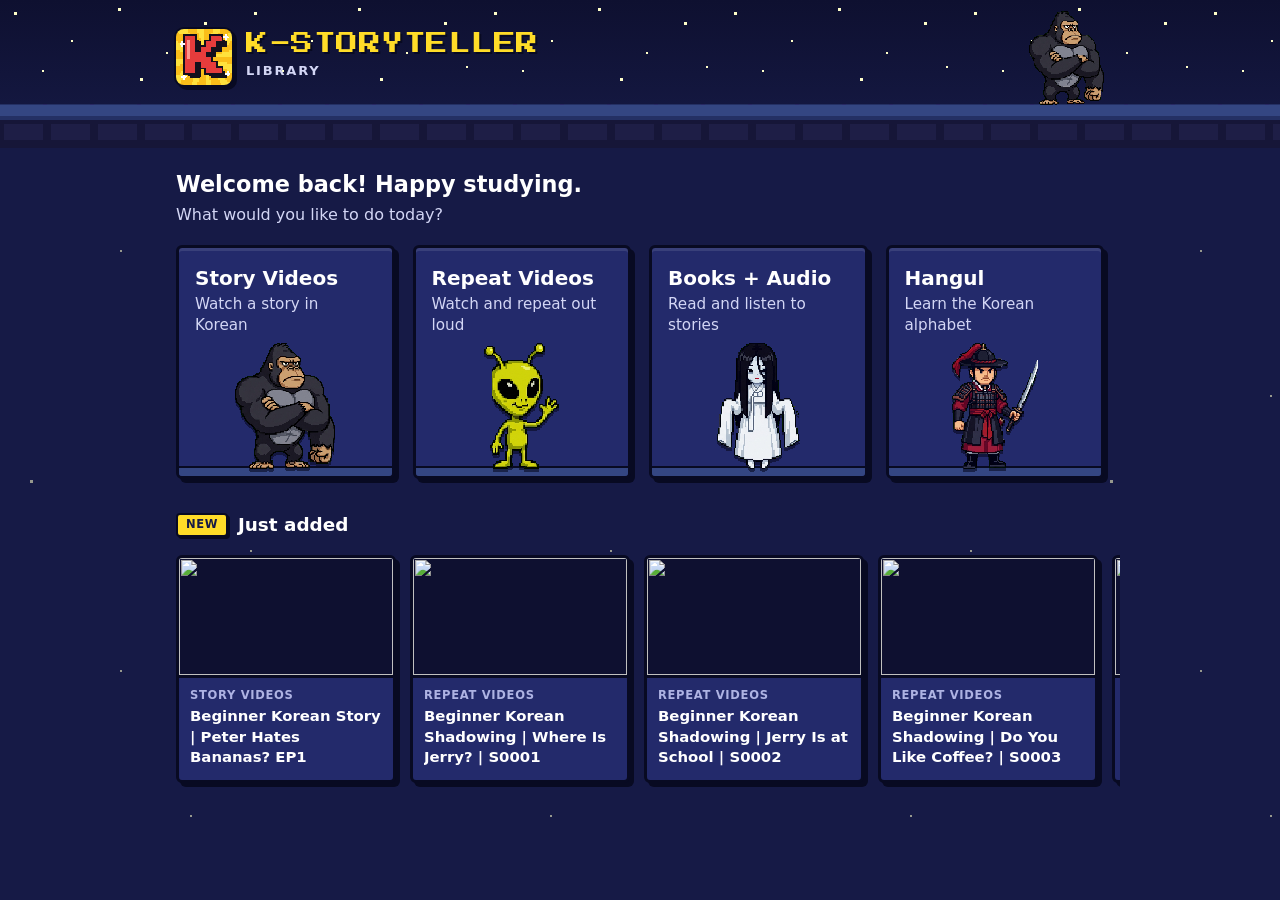
==== commit 2b6f0f72: "Night-sky redesign and fill videos from YouTube playlists - Whole site on the banner's night-sky nav" ====
--- a/index.html
+++ b/index.html
@@ -17,8 +17,9 @@
       <span class="masthead-title">K-STORYTELLER</span>
       <span class="masthead-sub">Library</span>
     </span>
-    <img class="masthead-peter" src="brand/peter.png" alt="" width="208" height="262">
+    <img class="masthead-peter" src="brand/char-peter.png" alt="" width="208" height="262">
   </a>
+  <div class="floor" aria-hidden="true"></div>
 </header>
 <main id="app" class="page" tabindex="-1"></main>
 <noscript><p class="page">Please turn on JavaScript to use this library.</p></noscript>
--- a/assets/style.css
+++ b/assets/style.css
@@ -1,29 +1,34 @@
+/* K-Storyteller Library — night-sky theme taken from the channel banner */
 :root {
-  --navy: #161a46;
-  --navy-deep: #0e1030;
-  --navy-sky: #282864;
-  --ink: #1d2252;
-  --ink-soft: #545a85;
-  --line: rgba(22, 26, 70, 0.14);
-  --line-strong: rgba(22, 26, 70, 0.28);
-  --cream: #fbf5e8;
-  --card: #ffffff;
-  --yellow: #ffdc28;
-  --yellow-deep: #f2bd14;
-  --radius: 14px;
-  --shadow: 0 1px 2px rgba(22, 26, 70, 0.06), 0 2px 8px rgba(22, 26, 70, 0.06);
-  --shadow-lift: 0 4px 10px rgba(22, 26, 70, 0.10), 0 10px 24px rgba(22, 26, 70, 0.10);
+  --sky-deep: #0e1030;      /* banner: top of the sky */
+  --sky: #161a46;           /* banner: main sky = page background */
+  --panel: #232a6b;         /* one step lighter: cards, buttons */
+  --panel-hi: #2d3585;
+  --edge: #080a22;          /* thick borders + pixel shadows */
+  --line: rgba(201, 205, 240, 0.38);
+  --text: #ffffff;
+  --text-soft: #d3d6f5;     /* 11:1 on --sky, 8:1 on --panel */
+  --text-mute: #aeb3e3;     /* 7.6:1 on --sky */
+  --yellow: #ffdc28;        /* banner title yellow — New, selected tab, selected button only */
+  --paper: #ffffff;
+  --ink: #1b2050;           /* text on the paper: 14:1 */
+  --ink-soft: #4a4f7c;
+  --radius: 6px;
   --sans: system-ui, -apple-system, "Segoe UI", Roboto, "Helvetica Neue", Arial, "Apple SD Gothic Neo", "Malgun Gothic", "Noto Sans KR", sans-serif;
   --book: "Gowun Batang", "Apple SD Gothic Neo", "Malgun Gothic", serif;
   --pixel: "Press Start 2P", ui-monospace, monospace;
+  --stars-small: url("data:image/svg+xml,%3Csvg xmlns='http://www.w3.org/2000/svg' width='240' height='96' shape-rendering='crispEdges'%3E%3Cg fill='%23ffffc8'%3E%3Crect x='14' y='12' width='3' height='3'/%3E%3Crect x='71' y='40' width='2' height='2'/%3E%3Crect x='118' y='8' width='3' height='3'/%3E%3Crect x='166' y='52' width='2' height='2'/%3E%3Crect x='204' y='22' width='3' height='3'/%3E%3Crect x='42' y='70' width='2' height='2'/%3E%3Crect x='140' y='78' width='3' height='3'/%3E%3Crect x='226' y='66' width='2' height='2'/%3E%3C/g%3E%3C/svg%3E");
+  --stars-sparse: url("data:image/svg+xml,%3Csvg xmlns='http://www.w3.org/2000/svg' width='360' height='420' shape-rendering='crispEdges'%3E%3Cg fill='%23ffffc8' fill-opacity='.55'%3E%3Crect x='30' y='60' width='3' height='3'/%3E%3Crect x='250' y='130' width='2' height='2'/%3E%3Crect x='120' y='250' width='2' height='2'/%3E%3Crect x='320' y='330' width='3' height='3'/%3E%3Crect x='190' y='395' width='2' height='2'/%3E%3C/g%3E%3C/svg%3E");
 }
 
 * { box-sizing: border-box; }
-html { -webkit-text-size-adjust: 100%; }
+html { -webkit-text-size-adjust: 100%; background: var(--sky); }
 body {
   margin: 0;
-  background: var(--cream);
-  color: var(--ink);
+  min-height: 100vh;
+  background-color: var(--sky);
+  background-image: var(--stars-sparse);
+  color: var(--text);
   font-family: var(--sans);
   font-size: 16px;
   line-height: 1.5;
@@ -32,34 +37,30 @@
 img { max-width: 100%; display: block; }
 a { color: inherit; }
 button { font: inherit; color: inherit; }
-:focus-visible { outline: 3px solid var(--yellow-deep); outline-offset: 2px; }
-
-/* ---------- Header (night sky like the channel banner) ---------- */
+:focus-visible { outline: 3px solid var(--yellow); outline-offset: 2px; }
+
+/* ---------- Header: night sky + brick floor, Peter standing on the floor ---------- */
 .masthead {
-  background-color: var(--navy);
-  background-image:
-    url("data:image/svg+xml,%3Csvg xmlns='http://www.w3.org/2000/svg' width='240' height='96' shape-rendering='crispEdges'%3E%3Cg fill='%23fff6c8'%3E%3Crect x='14' y='12' width='3' height='3'/%3E%3Crect x='71' y='40' width='2' height='2'/%3E%3Crect x='118' y='8' width='3' height='3'/%3E%3Crect x='166' y='52' width='2' height='2'/%3E%3Crect x='204' y='22' width='3' height='3'/%3E%3Crect x='42' y='70' width='2' height='2'/%3E%3Crect x='140' y='78' width='3' height='3'/%3E%3Crect x='226' y='66' width='2' height='2'/%3E%3C/g%3E%3C/svg%3E"),
-    linear-gradient(180deg, var(--navy-deep) 0%, var(--navy) 55%, var(--navy-sky) 100%);
-  border-bottom: 4px solid #344682;
-  color: #fff;
+  background-color: var(--sky);
+  background-image: var(--stars-small), linear-gradient(180deg, var(--sky-deep) 0%, var(--sky) 100%);
 }
 .masthead-inner {
   max-width: 960px;
   margin: 0 auto;
-  padding: 0 16px;
-  height: 68px;
+  padding: 10px 16px 0;
+  height: 76px;
   display: flex;
   align-items: center;
   gap: 10px;
   text-decoration: none;
-  position: relative;
 }
 .masthead-logo {
   width: 40px; height: 40px;
-  border-radius: 8px;
+  border-radius: 6px;
   image-rendering: pixelated;
-  box-shadow: 0 0 0 2px var(--navy-deep);
+  box-shadow: 0 0 0 2px var(--edge), 3px 3px 0 2px var(--edge);
   flex-shrink: 0;
+  align-self: center;
 }
 .masthead-text { display: flex; flex-direction: column; gap: 6px; min-width: 0; }
 .masthead-title {
@@ -67,38 +68,45 @@
   font-size: 13px;
   line-height: 1;
   color: var(--yellow);
-  text-shadow: 2px 2px 0 var(--navy-deep);
+  text-shadow: 2px 2px 0 var(--edge);
   letter-spacing: 0.5px;
   white-space: nowrap;
 }
 .masthead-sub {
   font-size: 12px;
-  font-weight: 600;
-  letter-spacing: 0.12em;
+  font-weight: 700;
+  letter-spacing: 0.14em;
   text-transform: uppercase;
-  color: #c9cdf0;
+  color: var(--text-soft);
 }
 .masthead-peter {
   margin-left: auto;
   align-self: flex-end;
-  height: 62px;
+  height: 66px;
   width: auto;
   image-rendering: pixelated;
   flex-shrink: 0;
+  margin-bottom: -1px;          /* feet touch the ground line */
+}
+.floor {
+  height: 34px;
+  background: url("../brand/floor-tile.png") repeat-x 0 0 / 36px 34px;
+  image-rendering: pixelated;
 }
 @media (min-width: 640px) {
-  .masthead-inner { height: 96px; gap: 14px; }
-  .masthead-logo { width: 56px; height: 56px; border-radius: 10px; }
+  .masthead-inner { height: 104px; gap: 14px; }
+  .masthead-logo { width: 56px; height: 56px; border-radius: 8px; }
   .masthead-title { font-size: 22px; }
   .masthead-sub { font-size: 13px; }
-  .masthead-peter { height: 88px; }
+  .masthead-peter { height: 94px; }
+  .floor { height: 44px; background-size: 47px 44px; }
 }
 
 /* ---------- Page ---------- */
 .page {
   max-width: 960px;
   margin: 0 auto;
-  padding: 16px 16px 48px;
+  padding: 16px 16px 56px;
   outline: none;
 }
 .back {
@@ -107,124 +115,145 @@
   gap: 6px;
   min-height: 44px;
   padding: 8px 14px 8px 10px;
-  margin: 0 0 8px -4px;
+  margin: 0 0 6px -4px;
   border-radius: 999px;
   text-decoration: none;
-  font-weight: 600;
-  color: var(--ink);
-}
-.back:hover { background: rgba(22, 26, 70, 0.06); }
-.back svg { width: 20px; height: 20px; }
+  font-weight: 700;
+  color: var(--text);
+}
+.back:hover { background: rgba(255, 255, 255, 0.08); }
+.back .icon { width: 20px; height: 20px; }
 
 .page-title {
-  font-size: 1.5rem;
+  font-size: 1.55rem;
   line-height: 1.25;
-  margin: 4px 0 4px;
+  margin: 2px 0 6px;
   display: flex;
-  align-items: center;
-  gap: 10px;
-}
-.page-title .icon-badge { width: 40px; height: 40px; }
-.page-lead { margin: 0 0 16px; color: var(--ink-soft); }
+  align-items: flex-end;
+  gap: 12px;
+  color: var(--text);
+}
+.title-char { height: 56px; width: auto; image-rendering: pixelated; flex-shrink: 0; }
+.page-lead { margin: 0 0 16px; color: var(--text-soft); }
 .book-font { font-family: var(--book); font-weight: 700; }
 
-.greeting { font-size: 1.35rem; line-height: 1.3; margin: 8px 0 4px; }
-.greeting-sub { margin: 0 0 18px; color: var(--ink-soft); }
-
-/* ---------- Icons ---------- */
+.greeting { font-size: 1.4rem; line-height: 1.3; margin: 6px 0 4px; }
+.greeting-sub { margin: 0 0 18px; color: var(--text-soft); }
+
 .icon { width: 22px; height: 22px; flex-shrink: 0; }
-.icon-badge {
+
+/* shared "game button" look */
+.home-card, .tile, .rail-item, .ep-row, .mode, .player, .ep-nav a {
+  background: var(--panel);
+  border: 3px solid var(--edge);
+  border-radius: var(--radius);
+  box-shadow: 4px 4px 0 var(--edge), inset 0 3px 0 rgba(255, 255, 255, 0.10);
+}
+
+/* lift on hover / touch only */
+.lift { transition: transform 0.16s ease, box-shadow 0.16s ease; }
+.lift:hover, .lift:active { transform: translate(-2px, -3px); box-shadow: 6px 7px 0 var(--edge), inset 0 3px 0 rgba(255, 255, 255, 0.10); }
+@media (prefers-reduced-motion: reduce) { .lift, .lift:hover, .lift:active { transition: none; transform: none; } }
+
+/* ---------- Home cards (retro game buttons with a banner character) ---------- */
+.home-cards { display: grid; gap: 14px; grid-template-columns: repeat(2, minmax(0, 1fr)); }
+@media (min-width: 900px) { .home-cards { grid-template-columns: repeat(4, minmax(0, 1fr)); gap: 18px; } }
+.home-card {
+  position: relative;
+  display: flex;
+  flex-direction: column;
+  justify-content: space-between;
+  gap: 8px;
+  min-height: 196px;
+  padding: 14px 12px 0;
+  text-decoration: none;
+  overflow: hidden;
+}
+.home-card-text { display: block; position: relative; z-index: 1; }
+.home-card-title { display: block; font-size: 1.12rem; font-weight: 800; line-height: 1.2; color: var(--text); }
+.home-card-desc { display: block; margin-top: 4px; font-size: 0.88rem; line-height: 1.35; color: var(--text-soft); }
+.home-card-char {
+  align-self: center;
+  height: 104px;
+  width: auto;
+  image-rendering: pixelated;
+  filter: drop-shadow(0 3px 0 rgba(8, 10, 34, 0.6));
+}
+/* little ground line the character stands on */
+.home-card::after {
+  content: "";
+  position: absolute;
+  left: 0; right: 0; bottom: 0;
+  height: 8px;
+  background: #344682;
+  border-top: 2px solid var(--edge);
+}
+.home-card-char { position: relative; z-index: 1; margin-bottom: 7px; }
+@media (min-width: 640px) {
+  .home-card { min-height: 230px; padding: 18px 16px 0; }
+  .home-card-title { font-size: 1.25rem; }
+  .home-card-desc { font-size: 0.95rem; }
+  .home-card-char { height: 126px; }
+}
+
+/* ---------- "New" rail ---------- */
+.rail-wrap { margin-top: 32px; }
+.rail-title { display: flex; align-items: center; gap: 10px; font-size: 1.15rem; margin: 0 0 12px; }
+.rail {
+  display: grid;
+  grid-auto-flow: column;
+  grid-auto-columns: 172px;
+  gap: 14px;
+  overflow-x: auto;
+  overscroll-behavior-x: contain;
+  scroll-snap-type: x mandatory;
+  scroll-padding-inline: 16px;
+  margin: 0 -16px;
+  padding: 4px 16px 14px;
+  scrollbar-width: thin;
+  scrollbar-color: var(--panel-hi) transparent;
+}
+@media (min-width: 640px) { .rail { grid-auto-columns: 220px; } }
+.rail-item { display: flex; flex-direction: column; text-decoration: none; overflow: hidden; scroll-snap-align: start; }
+.rail-kind { display: block; font-size: 0.72rem; font-weight: 800; letter-spacing: 0.06em; text-transform: uppercase; color: var(--text-mute); margin-bottom: 2px; }
+
+/* ---------- Tabs ---------- */
+.tabs { display: flex; flex-wrap: wrap; gap: 8px; margin: 8px 0 10px; }
+.tab {
   display: inline-flex;
   align-items: center;
-  justify-content: center;
-  width: 52px; height: 52px;
-  border-radius: 14px;
-  background: #eef0fa;
-  color: var(--navy);
-  flex-shrink: 0;
-}
-.icon-badge .icon { width: 26px; height: 26px; }
-
-/* ---------- Home cards ---------- */
-.home-cards { display: grid; gap: 12px; grid-template-columns: 1fr; }
-@media (min-width: 720px) { .home-cards { grid-template-columns: repeat(3, 1fr); gap: 16px; } }
-.home-card {
-  display: flex;
-  align-items: center;
-  gap: 14px;
-  padding: 18px;
-  background: var(--card);
-  border: 1px solid var(--line);
-  border-radius: var(--radius);
-  box-shadow: var(--shadow);
-  text-decoration: none;
-  min-height: 92px;
-}
-@media (min-width: 720px) {
-  .home-card { flex-direction: column; align-items: flex-start; padding: 22px; min-height: 180px; }
-}
-.home-card-title { font-size: 1.15rem; font-weight: 700; margin: 0; }
-.home-card-desc { margin: 2px 0 0; color: var(--ink-soft); font-size: 0.95rem; }
-.home-card .go { margin-left: auto; color: var(--ink-soft); }
-@media (min-width: 720px) { .home-card .go { display: none; } }
-
-/* lift on hover / touch only */
-.lift { transition: transform 0.18s ease, box-shadow 0.18s ease; }
-.lift:hover, .lift:active { transform: translateY(-3px); box-shadow: var(--shadow-lift); }
-@media (prefers-reduced-motion: reduce) { .lift, .lift:hover, .lift:active { transition: none; transform: none; } }
-
-/* ---------- Level tabs ---------- */
-.tabs { display: flex; flex-wrap: wrap; gap: 8px; margin: 4px 0 18px; }
-.tab {
-  min-height: 40px;
-  padding: 8px 16px;
+  min-height: 38px;
+  padding: 6px 13px;
   border-radius: 999px;
-  border: 1.5px solid var(--line-strong);
-  background: var(--card);
-  font-weight: 600;
-  font-size: 0.95rem;
+  border: 2px solid var(--line);
+  background: transparent;
+  color: var(--text);
+  font-weight: 700;
+  font-size: 0.9rem;
   text-decoration: none;
   white-space: nowrap;
 }
-.tab[aria-selected="true"] {
-  background: var(--yellow);
-  border-color: var(--navy);
-  color: var(--navy);
-}
+.tab:hover { border-color: var(--text-soft); }
+.tab[aria-selected="true"] { background: var(--yellow); border-color: var(--yellow); color: var(--sky); }
+.tab-count { margin: 0 0 12px; font-size: 0.88rem; color: var(--text-mute); }
 
 /* ---------- Grids of cards ---------- */
-.grid { display: grid; gap: 12px; grid-template-columns: repeat(2, minmax(0, 1fr)); }
-@media (min-width: 640px) { .grid { grid-template-columns: repeat(3, minmax(0, 1fr)); gap: 16px; } }
+.grid { display: grid; gap: 14px; grid-template-columns: repeat(2, minmax(0, 1fr)); }
+@media (min-width: 640px) { .grid { grid-template-columns: repeat(3, minmax(0, 1fr)); gap: 18px; } }
 @media (min-width: 900px) { .grid { grid-template-columns: repeat(4, minmax(0, 1fr)); } }
 
-.tile {
-  display: flex;
-  flex-direction: column;
-  background: var(--card);
-  border: 1px solid var(--line);
-  border-radius: var(--radius);
-  overflow: hidden;
-  box-shadow: var(--shadow);
-  text-decoration: none;
-  position: relative;
-}
-.tile-media { position: relative; background: #e9e6f2; }
+.tile { display: flex; flex-direction: column; overflow: hidden; text-decoration: none; position: relative; }
+.tile-media { position: relative; background: var(--sky-deep); border-bottom: 3px solid var(--edge); }
 .tile-media img { width: 100%; height: 100%; object-fit: cover; }
 .tile-media.video { aspect-ratio: 16 / 9; }
 .tile-media.book { aspect-ratio: 3 / 4; }
-.tile-media .play {
-  position: absolute; right: 8px; bottom: 8px;
-  width: 30px; height: 30px; border-radius: 50%;
-  background: rgba(14, 16, 48, 0.78); color: #fff;
-  display: flex; align-items: center; justify-content: center;
-}
-.tile-media .play .icon { width: 16px; height: 16px; }
-.tile-body { padding: 10px 12px 12px; }
+.tile-body { padding: 9px 11px 12px; }
 .tile-title {
   margin: 0;
-  font-size: 0.95rem;
-  font-weight: 600;
-  line-height: 1.35;
+  font-size: 0.93rem;
+  font-weight: 700;
+  line-height: 1.38;
+  color: var(--text);
   word-break: keep-all;
   overflow-wrap: anywhere;
   display: -webkit-box;
@@ -233,43 +262,34 @@
   overflow: hidden;
 }
 .tile-title.book-font { font-size: 1.05rem; }
-.tile-meta { margin: 4px 0 0; font-size: 0.85rem; color: var(--ink-soft); }
+.tile-meta { margin: 4px 0 0; font-size: 0.85rem; color: var(--text-mute); }
 
 .badge-new {
   display: inline-block;
   background: var(--yellow);
-  color: var(--navy);
-  border: 1.5px solid var(--navy);
+  color: var(--sky);
+  border: 2px solid var(--edge);
+  box-shadow: 2px 2px 0 var(--edge);
   font-size: 0.72rem;
-  font-weight: 800;
-  letter-spacing: 0.04em;
+  font-weight: 900;
+  letter-spacing: 0.05em;
   padding: 1px 8px;
-  border-radius: 999px;
+  border-radius: 4px;
   text-transform: uppercase;
 }
 .tile .badge-new { position: absolute; top: 8px; left: 8px; }
 
 /* ---------- Episode list ---------- */
-.ep-list { list-style: none; margin: 0; padding: 0; display: grid; gap: 10px; }
-.ep-row {
-  display: flex;
-  align-items: center;
-  gap: 12px;
-  padding: 10px;
-  background: var(--card);
-  border: 1px solid var(--line);
-  border-radius: var(--radius);
-  box-shadow: var(--shadow);
-  text-decoration: none;
-}
-.ep-thumb { width: 88px; aspect-ratio: 16 / 10; border-radius: 10px; object-fit: cover; background: #e9e6f2; flex-shrink: 0; }
+.ep-list { list-style: none; margin: 0; padding: 0; display: grid; gap: 12px; }
+.ep-row { display: flex; align-items: center; gap: 12px; padding: 10px; text-decoration: none; }
+.ep-thumb { width: 92px; aspect-ratio: 16 / 10; border-radius: 4px; object-fit: cover; background: var(--sky-deep); flex-shrink: 0; border: 2px solid var(--edge); }
 .ep-text { min-width: 0; flex: 1; }
-.ep-num { font-size: 0.85rem; font-weight: 700; color: var(--ink-soft); display: flex; gap: 8px; align-items: center; }
-.ep-name { font-size: 1.05rem; margin: 2px 0 0; overflow-wrap: anywhere; }
-.ep-row .go { color: var(--ink-soft); }
+.ep-num { font-size: 0.85rem; font-weight: 700; color: var(--text-mute); display: flex; gap: 8px; align-items: center; }
+.ep-name { display: block; font-size: 1.05rem; margin: 2px 0 0; color: var(--text); overflow-wrap: anywhere; word-break: keep-all; }
+.ep-row .go { color: var(--text-mute); }
 
 /* ---------- Episode page ---------- */
-.modes { display: grid; grid-template-columns: repeat(3, minmax(0, 1fr)); gap: 8px; margin: 14px 0; }
+.modes { display: grid; grid-template-columns: repeat(3, minmax(0, 1fr)); gap: 10px; margin: 14px 0 16px; }
 .mode {
   display: flex;
   flex-direction: column;
@@ -277,46 +297,45 @@
   gap: 4px;
   min-height: 64px;
   padding: 8px 4px;
-  border: 1.5px solid var(--line-strong);
-  border-radius: 12px;
-  background: var(--card);
-  font-weight: 600;
+  color: var(--text);
+  font-weight: 700;
   font-size: 0.88rem;
   line-height: 1.2;
   cursor: pointer;
   text-align: center;
 }
-.mode[aria-pressed="true"] { background: var(--yellow); border-color: var(--navy); color: var(--navy); }
-@media (min-width: 640px) { .mode { flex-direction: row; justify-content: center; gap: 8px; font-size: 1rem; min-height: 52px; } }
-
-.player {
-  background: var(--card);
-  border: 1px solid var(--line);
-  border-radius: var(--radius);
-  padding: 10px;
-  margin: 0 0 16px;
-  box-shadow: var(--shadow);
-}
-.player iframe { display: block; width: 100%; border: 0; border-radius: 10px; background: #000; }
+.mode[aria-pressed="true"] { background: var(--yellow); color: var(--sky); }
+@media (min-width: 640px) { .mode { flex-direction: row; justify-content: center; gap: 8px; font-size: 1rem; min-height: 54px; } }
+
+.player { padding: 10px; margin: 0 0 18px; }
+.player iframe { display: block; width: 100%; border: 0; border-radius: 4px; background: #000; }
 .player iframe.yt { aspect-ratio: 16 / 9; height: auto; }
-.player iframe.drive { height: 110px; background: #f1f1f4; }
+.player iframe.drive { height: 110px; background: #1d1d1d; }
 .open-link {
   display: inline-flex; align-items: center; gap: 6px;
   margin-top: 8px; min-height: 40px;
-  font-weight: 600; text-decoration: none; color: var(--navy);
+  font-weight: 700; text-decoration: none; color: var(--text);
 }
 .open-link:hover { text-decoration: underline; }
 .open-link .icon { width: 18px; height: 18px; }
 
-.story { background: var(--card); border: 1px solid var(--line); border-radius: var(--radius); padding: 16px; box-shadow: var(--shadow); }
-@media (min-width: 640px) { .story { padding: 28px 32px; } }
-.story-figure { margin: 0 0 18px; }
-.story-figure img { width: 100%; border-radius: 10px; }
-.story-figure.mid { margin: 22px 0; }
+/* the story itself: a white sheet of paper on the night sky */
+.story {
+  background: var(--paper);
+  color: var(--ink);
+  border-radius: 8px;
+  padding: 18px 16px;
+  box-shadow: 0 2px 0 rgba(0, 0, 0, 0.2), 0 14px 36px rgba(0, 0, 0, 0.45);
+}
+@media (min-width: 640px) { .story { padding: 32px 40px; } }
+.story-figure { margin: 0 0 20px; }
+.story-figure img { width: 100%; border-radius: 4px; }
+.story-figure.mid { margin: 24px 0; }
 .story-text p {
   margin: 0 0 1em;
   font-size: 1.1rem;
-  line-height: 1.85;
+  line-height: 1.9;
+  color: var(--ink);
   word-break: keep-all;
   overflow-wrap: anywhere;
 }
@@ -328,39 +347,38 @@
   gap: 8px 12px;
   padding: 12px 14px;
   margin: 0 0 18px;
-  border-radius: 12px;
-  background: #eef0fa;
+  border-radius: 6px;
+  background: #eceefa;
   color: var(--ink);
 }
 .story.text-hidden .hidden-note { display: flex; }
 .show-text {
-  border: 1.5px solid var(--navy);
-  background: var(--card);
+  display: inline-flex; align-items: center; gap: 6px;
+  border: 2px solid var(--ink);
+  background: var(--paper);
+  color: var(--ink);
   border-radius: 999px;
   padding: 6px 14px;
   min-height: 40px;
-  font-weight: 700;
+  font-weight: 800;
   cursor: pointer;
 }
 
-.ep-nav { display: flex; justify-content: space-between; gap: 10px; margin-top: 18px; }
+.ep-nav { display: flex; justify-content: space-between; gap: 10px; margin-top: 22px; }
 .ep-nav a {
   display: inline-flex; align-items: center; gap: 6px;
   min-height: 44px; padding: 8px 14px;
-  border-radius: 999px; border: 1.5px solid var(--line-strong);
-  background: var(--card); font-weight: 600; text-decoration: none;
+  font-weight: 700; text-decoration: none; color: var(--text);
 }
 .ep-nav .next { margin-left: auto; }
 
 .teacher-note {
   margin-top: 32px;
   padding: 12px 14px;
-  border: 1.5px dashed #b4372f;
-  border-radius: 12px;
-  color: #8a221c;
-  background: #fff4f2;
+  border: 2px dashed #ff9a8f;
+  border-radius: 6px;
+  color: #ffe1dd;
+  background: #3b1830;
   font-size: 0.9rem;
 }
 .teacher-note ul { margin: 6px 0 0; padding-left: 18px; }
-
-footer.foot { text-align: center; color: var(--ink-soft); font-size: 0.85rem; padding: 8px 16px 32px; }
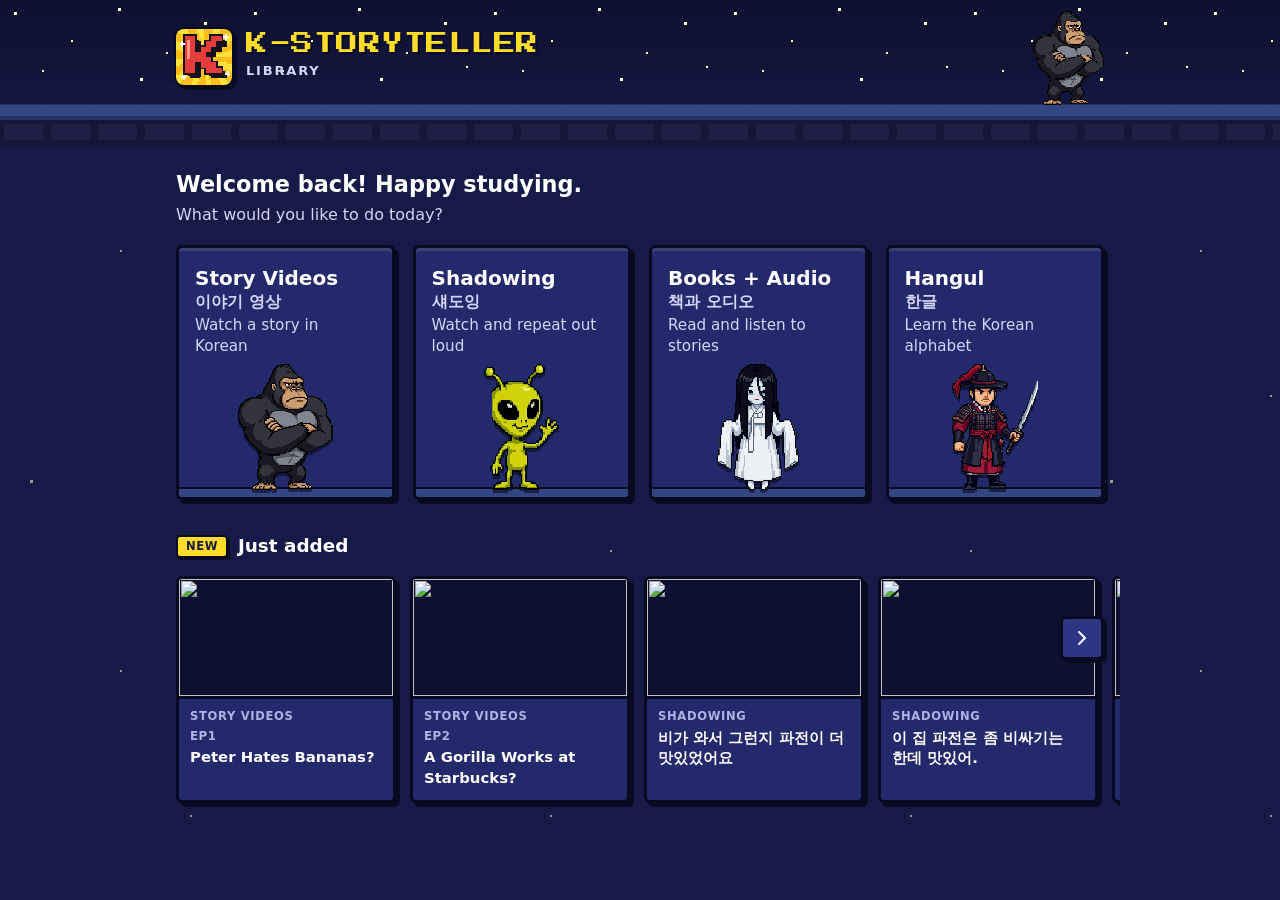
==== commit 2c6e9604: "Use gorilla without the extra third arm - brand/char-peter-fixed.png: third arm and fist removed, or" ====
--- a/index.html
+++ b/index.html
@@ -17,7 +17,7 @@
       <span class="masthead-title">K-STORYTELLER</span>
       <span class="masthead-sub">Library</span>
     </span>
-    <img class="masthead-peter" src="brand/char-peter.png" alt="" width="208" height="262">
+    <img class="masthead-peter" src="brand/char-peter-fixed.png" alt="" width="198" height="262">
   </a>
   <div class="floor" aria-hidden="true"></div>
 </header>
--- a/assets/style.css
+++ b/assets/style.css
@@ -382,3 +382,46 @@
   font-size: 0.9rem;
 }
 .teacher-note ul { margin: 6px 0 0; padding-left: 18px; }
+
+/* ---------- English title + Korean underneath ---------- */
+.t-en { display: block; }
+.t-ko { display: block; font-weight: 600; color: var(--text-soft); word-break: keep-all; }
+.home-card-title .t-ko { font-size: 0.8em; margin-top: 2px; }
+.title-stack { display: flex; flex-direction: column; min-width: 0; }
+.title-stack .t-ko { font-size: 0.95rem; margin-top: 2px; }
+.tab { flex-direction: column; align-items: center; justify-content: center; line-height: 1.15; padding: 5px 13px; border-radius: 14px; min-height: 44px; }
+.tab .t-en { font-size: 0.9rem; }
+.tab .t-ko { font-size: 0.72rem; color: var(--text-mute); margin-top: 1px; }
+.tab[aria-selected="true"] .t-ko { color: var(--sky); }
+
+/* number (S022, EP1, S0001) shown apart from the title */
+.tile-num { display: block; font-size: 0.74rem; font-weight: 700; letter-spacing: 0.04em; color: var(--text-mute); margin-bottom: 2px; }
+
+/* ---------- "Just added" arrows: computer screens only ---------- */
+.rail-frame { position: relative; }
+.rail-btn { display: none; }
+@media (hover: hover) and (pointer: fine) and (min-width: 640px) {
+  .rail-btn {
+    display: flex;
+    align-items: center;
+    justify-content: center;
+    position: absolute;
+    top: 66px;
+    transform: translateY(-50%);
+    z-index: 2;
+    width: 44px;
+    height: 44px;
+    border-radius: 6px;
+    border: 3px solid var(--edge);
+    background: var(--panel-hi);
+    color: var(--text);
+    box-shadow: 3px 3px 0 var(--edge);
+    cursor: pointer;
+    transition: opacity 0.15s ease;
+  }
+  .rail-btn.prev { left: 0; }
+  .rail-btn.next { right: 0; }
+  .rail-btn:hover { background: var(--panel); }
+  .rail-btn:disabled { opacity: 0; pointer-events: none; }
+  .rail-btn .icon { width: 24px; height: 24px; }
+}
